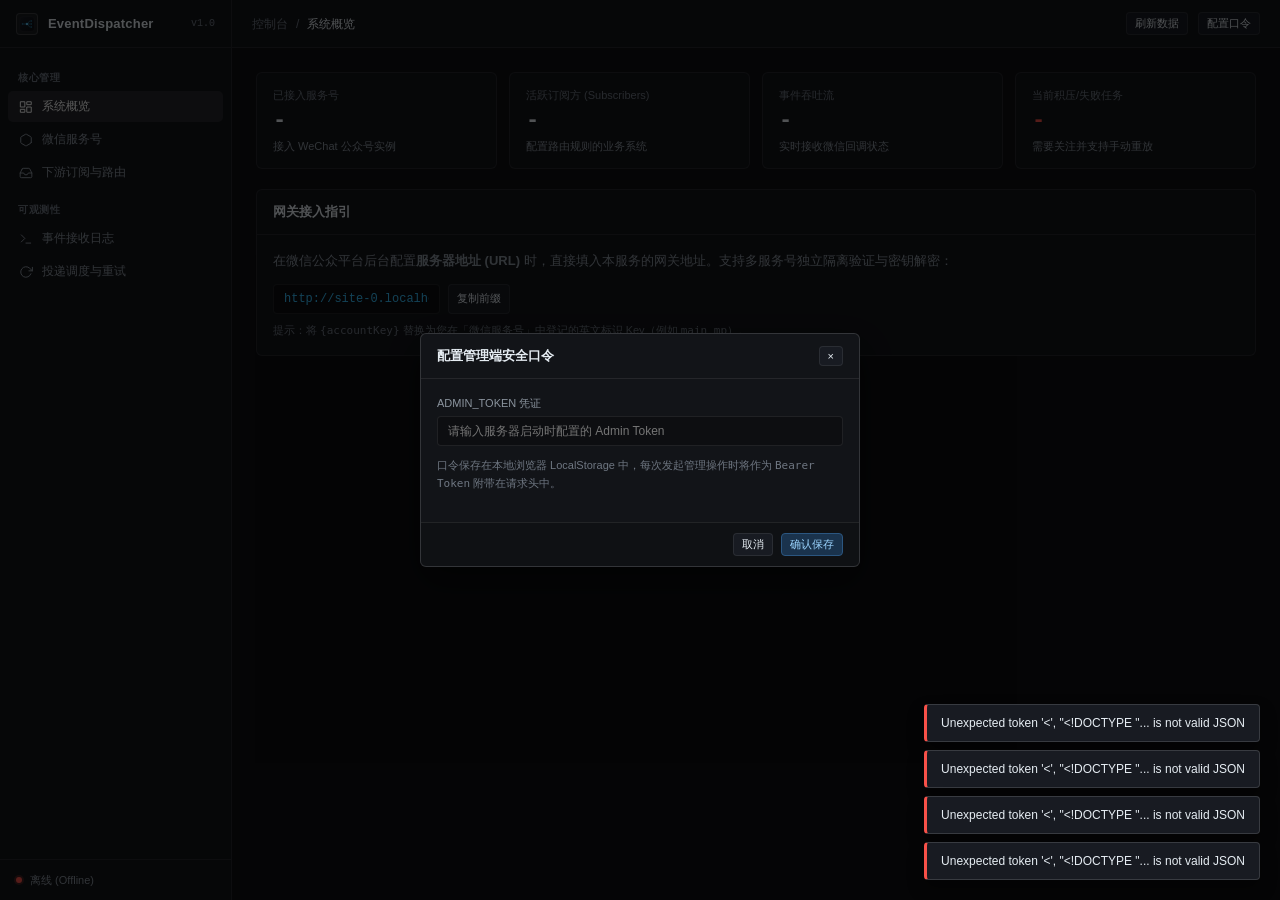
==== internal/transport/http/ui/web/index.html @ 062f38f4 "refactor(ui): modularize web console, add project logo and refactor documentation" ====
<!DOCTYPE html>
<html lang="zh-CN">
<head>
  <meta charset="UTF-8">
  <meta name="viewport" content="width=device-width, initial-scale=1.0">
  <title>EventDispatcher 控制台</title>
  <link rel="icon" type="image/svg+xml" href="favicon.svg">
  <link rel="stylesheet" href="css/base.css">
  <link rel="stylesheet" href="css/layout.css">
  <link rel="stylesheet" href="css/components.css">
</head>
<body>

  <!-- 左侧控制台导航 -->
  <aside class="app-sidebar">
    <div class="sidebar-header">
      <div class="brand-mark">
        <img src="favicon.svg" alt="EventDispatcher Logo" style="width: 16px; height: 16px;">
      </div>
      <div class="brand-info">
        <span class="brand-title">EventDispatcher</span>
        <span class="brand-ver">v1.0</span>
      </div>
    </div>

    <nav class="sidebar-nav">
      <div class="nav-section-title">核心管理</div>
      <button class="nav-item active" data-tab="overview">
        <span class="nav-icon">
          <svg viewBox="0 0 24 24" fill="none" stroke="currentColor" stroke-width="2" stroke-linecap="round" stroke-linejoin="round">
            <rect x="3" y="3" width="7" height="9"></rect>
            <rect x="14" y="3" width="7" height="5"></rect>
            <rect x="14" y="12" width="7" height="9"></rect>
            <rect x="3" y="16" width="7" height="5"></rect>
          </svg>
        </span>
        系统概览
      </button>
      <button class="nav-item" data-tab="accounts">
        <span class="nav-icon">
          <svg viewBox="0 0 24 24" fill="none" stroke="currentColor" stroke-width="2" stroke-linecap="round" stroke-linejoin="round">
            <path d="M21 16V8a2 2 0 0 0-1-1.73l-7-4a2 2 0 0 0-2 0l-7 4A2 2 0 0 0 3 8v8a2 2 0 0 0 1 1.73l7 4a2 2 0 0 0 2 0l7-4A2 2 0 0 0 21 16z"></path>
          </svg>
        </span>
        微信服务号
      </button>
      <button class="nav-item" data-tab="subscribers">
        <span class="nav-icon">
          <svg viewBox="0 0 24 24" fill="none" stroke="currentColor" stroke-width="2" stroke-linecap="round" stroke-linejoin="round">
            <polyline points="22 12 16 12 14 15 10 15 8 12 2 12"></polyline>
            <path d="M5.45 5.11L2 12v6a2 2 0 0 0 2 2h16a2 2 0 0 0 2-2v-6l-3.45-6.89A2 2 0 0 0 16.76 4H7.24a2 2 0 0 0-1.79 1.11z"></path>
          </svg>
        </span>
        下游订阅与路由
      </button>

      <div class="nav-section-title">可观测性</div>
      <button class="nav-item" data-tab="events">
        <span class="nav-icon">
          <svg viewBox="0 0 24 24" fill="none" stroke="currentColor" stroke-width="2" stroke-linecap="round" stroke-linejoin="round">
            <polyline points="4 17 10 11 4 5"></polyline>
            <line x1="12" y1="19" x2="20" y2="19"></line>
          </svg>
        </span>
        事件接收日志
      </button>
      <button class="nav-item" data-tab="deliveries">
        <span class="nav-icon">
          <svg viewBox="0 0 24 24" fill="none" stroke="currentColor" stroke-width="2" stroke-linecap="round" stroke-linejoin="round">
            <polyline points="23 4 23 10 17 10"></polyline>
            <path d="M20.49 15a9 9 0 1 1-2.12-9.36L23 10"></path>
          </svg>
        </span>
        投递调度与重试
      </button>
    </nav>

    <div class="sidebar-footer">
      <div class="system-status">
        <span class="status-dot" id="systemDot"></span>
        <span id="systemStatusText">连接状态检查中...</span>
      </div>
    </div>
  </aside>

  <!-- 主工作区 -->
  <div class="app-main">
    <header class="top-header">
      <div class="breadcrumb">
        <span>控制台</span>
        <span>/</span>
        <strong id="activeBreadcrumb" style="color: var(--text-primary); font-weight: 500;">系统概览</strong>
      </div>

      <div class="header-actions">
        <button class="btn btn-sm" id="btnRefresh">刷新数据</button>
        <button class="btn btn-sm" id="btnOpenToken">
          <span id="tokenStatusLabel">配置口令</span>
        </button>
      </div>
    </header>

    <main class="content-area">

      <!-- View: 概览 -->
      <section id="view-overview" class="view-pane active">
        <div class="kpi-grid">
          <div class="kpi-card">
            <div class="kpi-label">已接入服务号</div>
            <div class="kpi-value" id="kpiAccounts">-</div>
            <div class="kpi-sub">接入 WeChat 公众号实例</div>
          </div>
          <div class="kpi-card">
            <div class="kpi-label">活跃订阅方 (Subscribers)</div>
            <div class="kpi-value" id="kpiSubscribers">-</div>
            <div class="kpi-sub">配置路由规则的业务系统</div>
          </div>
          <div class="kpi-card">
            <div class="kpi-label">事件吞吐流</div>
            <div class="kpi-value" id="kpiEvents">-</div>
            <div class="kpi-sub">实时接收微信回调状态</div>
          </div>
          <div class="kpi-card">
            <div class="kpi-label">当前积压/失败任务</div>
            <div class="kpi-value" id="kpiFailedDeliveries" style="color: var(--accent-red);">-</div>
            <div class="kpi-sub">需要关注并支持手动重放</div>
          </div>
        </div>

        <div class="panel">
          <div class="panel-header">
            <span class="panel-title">网关接入指引</span>
          </div>
          <div class="panel-body">
            <p style="color: var(--text-secondary); margin-bottom: 12px; line-height: 1.6;">
              在微信公众平台后台配置<strong>服务器地址 (URL)</strong> 时，直接填入本服务的网关地址。支持多服务号独立隔离验证与密钥解密：
            </p>
            <div style="display: flex; gap: 8px; max-width: 680px;">
              <input type="text" class="form-control" id="helperUrl" readonly style="font-family: var(--font-mono); color: var(--accent-blue);">
              <button class="btn btn-sm" id="btnCopyHelperUrl">复制前缀</button>
            </div>
            <div style="font-size: 11px; color: var(--text-muted); margin-top: 8px;">
              提示：将 <code>{accountKey}</code> 替换为您在「微信服务号」中登记的英文标识 Key（例如 <code>main_mp</code>）。
            </div>
          </div>
        </div>
      </section>

      <!-- View: 微信服务号 -->
      <section id="view-accounts" class="view-pane">
        <div class="panel">
          <div class="panel-header">
            <span class="panel-title">服务号列表</span>
            <button class="btn btn-primary btn-sm" id="btnOpenCreateAccount">新增服务号</button>
          </div>
          <div class="table-wrap">
            <table>
              <thead>
                <tr>
                  <th style="width: 140px;">账号 ID</th>
                  <th>名称</th>
                  <th>标识 Key</th>
                  <th>AppID</th>
                  <th>Token</th>
                  <th>AesKey</th>
                  <th>创建时间</th>
                  <th style="text-align: right; width: 140px;">操作</th>
                </tr>
              </thead>
              <tbody id="accountsTable">
                <tr><td colspan="8" style="text-align: center; color: var(--text-muted);">正在加载...</td></tr>
              </tbody>
            </table>
          </div>
        </div>
      </section>

      <!-- View: 下游订阅 -->
      <section id="view-subscribers" class="view-pane">
        <div class="panel">
          <div class="panel-header">
            <span class="panel-title">下游订阅者与过滤规则</span>
            <button class="btn btn-primary btn-sm" id="btnOpenCreateSubscriber">新增订阅方</button>
          </div>
          <div class="table-wrap">
            <table>
              <thead>
                <tr>
                  <th>订阅者名称 / ID</th>
                  <th>所属服务号 ID</th>
                  <th>回调 Webhook URL</th>
                  <th>状态</th>
                  <th>超时/重试</th>
                  <th>过滤规则 (Filter JSON)</th>
                  <th style="text-align: right; width: 80px;">操作</th>
                </tr>
              </thead>
              <tbody id="subscribersTable">
                <tr><td colspan="7" style="text-align: center; color: var(--text-muted);">正在加载...</td></tr>
              </tbody>
            </table>
          </div>
        </div>
      </section>

      <!-- View: 事件接收日志 -->
      <section id="view-events" class="view-pane">
        <div class="panel">
          <div class="panel-header">
            <span class="panel-title">实时接收日志 (Top 50)</span>
          </div>
          <div class="table-wrap">
            <table>
              <thead>
                <tr>
                  <th style="width: 130px;">事件 ID</th>
                  <th>服务号 ID</th>
                  <th>消息类型</th>
                  <th>事件类型</th>
                  <th>EventKey</th>
                  <th>发送方 OpenID</th>
                  <th>接收时间</th>
                  <th style="text-align: right; width: 90px;">载荷</th>
                </tr>
              </thead>
              <tbody id="eventsTable">
                <tr><td colspan="8" style="text-align: center; color: var(--text-muted);">正在加载...</td></tr>
              </tbody>
            </table>
          </div>
        </div>
      </section>

      <!-- View: 投递调度与重试 -->
      <section id="view-deliveries" class="view-pane">
        <div class="panel">
          <div class="panel-header">
            <div style="display: flex; align-items: center; gap: 12px;">
              <span class="panel-title">投递任务队列</span>
              <select class="form-control" id="deliveryStatusFilter" style="padding: 4px 8px; height: 28px; width: 120px;">
                <option value="">全部状态</option>
                <option value="pending">待重试 (pending)</option>
                <option value="failed">最终失败 (failed)</option>
                <option value="success">投递成功 (success)</option>
              </select>
            </div>
          </div>
          <div class="table-wrap">
            <table>
              <thead>
                <tr>
                  <th style="width: 130px;">任务 ID</th>
                  <th style="width: 130px;">事件 ID</th>
                  <th>目标订阅方</th>
                  <th>状态</th>
                  <th>轮次</th>
                  <th>HTTP 状态</th>
                  <th>错误信息 / 下次重试</th>
                  <th style="text-align: right; width: 90px;">操作</th>
                </tr>
              </thead>
              <tbody id="deliveriesTable">
                <tr><td colspan="8" style="text-align: center; color: var(--text-muted);">正在加载...</td></tr>
              </tbody>
            </table>
          </div>
        </div>
      </section>

    </main>
  </div>

  <!-- Modal: 新增服务号 -->
  <div class="modal-backdrop" id="accountModal">
    <div class="modal-dialog">
      <div class="modal-header">
        <span class="modal-title">新增微信服务号</span>
        <button class="btn btn-sm" data-action="close-modal" data-modal="accountModal">&times;</button>
      </div>
      <div class="modal-body">
        <div class="form-group">
          <label class="form-label">服务号名称 (用于标识展示)</label>
          <input type="text" class="form-control" id="accFormName" placeholder="例如：官方商城服务号">
        </div>
        <div class="form-group">
          <label class="form-label">路由标识 Key (用于 Webhook URL 路径)</label>
          <input type="text" class="form-control" id="accFormKey" placeholder="例如：mall_main (仅限字母数字下划线)">
        </div>
        <div class="form-group">
          <label class="form-label">开发者 AppID</label>
          <input type="text" class="form-control" id="accFormAppId" placeholder="wx...">
        </div>
        <div class="form-group">
          <label class="form-label">微信 Token (接口验证令牌)</label>
          <input type="password" class="form-control" id="accFormToken" placeholder="微信后台配置的 Token">
        </div>
        <div class="form-group">
          <label class="form-label">EncodingAESKey (消息加密密钥，明文模式可空)</label>
          <input type="password" class="form-control" id="accFormAesKey" placeholder="43位字符，如留空则代表明文模式">
        </div>
      </div>
      <div class="modal-footer">
        <button class="btn btn-sm" id="btnCloseAccountModal">取消</button>
        <button class="btn btn-primary btn-sm" id="btnSubmitAccount">保存服务号</button>
      </div>
    </div>
  </div>

  <!-- Modal: 新增订阅者 -->
  <div class="modal-backdrop" id="subscriberModal">
    <div class="modal-dialog">
      <div class="modal-header">
        <span class="modal-title">新增下游订阅方</span>
        <button class="btn btn-sm" data-action="close-modal" data-modal="subscriberModal">&times;</button>
      </div>
      <div class="modal-body">
        <div class="form-group">
          <label class="form-label">订阅方名称</label>
          <input type="text" class="form-control" id="subFormName" placeholder="例如：CRM用户同步服务">
        </div>
        <div class="form-group">
          <label class="form-label">关联微信服务号 ID</label>
          <input type="text" class="form-control" id="subFormAccountId" placeholder="填写服务号列表中的账号 ID">
        </div>
        <div class="form-group">
          <label class="form-label">下游接收 Webhook URL</label>
          <input type="url" class="form-control" id="subFormCallbackUrl" placeholder="https://api.example.com/events/wechat">
        </div>
        <div class="form-group">
          <label class="form-label">出站签名 HMAC 密钥 (Secret)</label>
          <input type="password" class="form-control" id="subFormSecret" placeholder="用于生成 X-Event-Signature">
        </div>
        <div style="display: grid; grid-template-columns: 1fr 1fr; gap: 12px;">
          <div class="form-group">
            <label class="form-label">HTTP 请求超时 (毫秒)</label>
            <input type="number" class="form-control" id="subFormTimeout" value="3000">
          </div>
          <div class="form-group">
            <label class="form-label">最大重试轮次</label>
            <input type="number" class="form-control" id="subFormMaxAttempts" value="6">
          </div>
        </div>
        <div class="form-group">
          <label class="form-label">事件过滤规则 (Filter JSON，留空 {} 则接收全量)</label>
          <textarea class="form-control" id="subFormFilter" style="height: 70px;">{}</textarea>
          <div style="font-size: 11px; color: var(--text-muted); margin-top: 3px;">
            示例: <code>{"msgType": "event", "event": "subscribe"}</code>
          </div>
        </div>
      </div>
      <div class="modal-footer">
        <button class="btn btn-sm" id="btnCloseSubscriberModal">取消</button>
        <button class="btn btn-primary btn-sm" id="btnSubmitSubscriber">保存订阅方</button>
      </div>
    </div>
  </div>

  <!-- Modal: 口令配置 -->
  <div class="modal-backdrop" id="tokenModal">
    <div class="modal-dialog" style="max-width: 440px;">
      <div class="modal-header">
        <span class="modal-title">配置管理端安全口令</span>
        <button class="btn btn-sm" data-action="close-modal" data-modal="tokenModal">&times;</button>
      </div>
      <div class="modal-body">
        <div class="form-group">
          <label class="form-label">ADMIN_TOKEN 凭证</label>
          <input type="password" class="form-control" id="inputToken" placeholder="请输入服务器启动时配置的 Admin Token">
          <div style="font-size: 11px; color: var(--text-muted); margin-top: 6px; line-height: 1.5;">
            口令保存在本地浏览器 LocalStorage 中，每次发起管理操作时将作为 <code>Bearer Token</code> 附带在请求头中。
          </div>
        </div>
      </div>
      <div class="modal-footer">
        <button class="btn btn-sm" id="btnCloseToken">取消</button>
        <button class="btn btn-primary btn-sm" id="btnSaveToken">确认保存</button>
      </div>
    </div>
  </div>

  <!-- Modal: JSON Payload 查看器 -->
  <div class="modal-backdrop" id="payloadModal">
    <div class="modal-dialog" style="max-width: 640px;">
      <div class="modal-header">
        <span class="modal-title">标准化事件载荷 (Payload JSON)</span>
        <button class="btn btn-sm" id="btnClosePayloadX">&times;</button>
      </div>
      <div class="modal-body">
        <pre class="code-view" id="payloadViewText"></pre>
      </div>
      <div class="modal-footer">
        <button class="btn btn-sm" id="btnCopyPayload">复制 JSON</button>
        <button class="btn btn-primary btn-sm" id="btnClosePayload">关闭</button>
      </div>
    </div>
  </div>

  <!-- 浮动通知 Feed -->
  <div id="toastFeed"></div>

  <!-- 引入模块化主脚本 -->
  <script type="module" src="js/app.js"></script>
</body>
</html>
---- internal/transport/http/ui/web/css/base.css ----
:root {
  --bg-base: #0d0e11;
  --bg-surface: #121418;
  --bg-surface-raised: #181b22;
  --bg-surface-hover: #1e222b;
  --border-subtle: rgba(255, 255, 255, 0.08);
  --border-muted: rgba(255, 255, 255, 0.14);
  --border-accent: #38bdf8;
  
  --text-primary: #e6edf3;
  --text-secondary: #8b949e;
  --text-muted: #6e7681;
  
  --accent-blue: #38bdf8;
  --accent-green: #3fb950;
  --accent-yellow: #d29922;
  --accent-red: #f85149;
  
  --header-height: 48px;
  
  --font-sans: -apple-system, BlinkMacSystemFont, "Segoe UI", "Noto Sans", Helvetica, Arial, sans-serif;
  --font-mono: ui-monospace, SFMono-Regular, "SF Mono", Menlo, Consolas, "Liberation Mono", monospace;
}

* {
  box-sizing: border-box;
  margin: 0;
  padding: 0;
}

body {
  background: var(--bg-base);
  color: var(--text-primary);
  font-family: var(--font-sans);
  font-size: 13px;
  line-height: 1.5;
  min-height: 100vh;
  display: flex;
  font-feature-settings: "tnum" 1, "cv05" 1;
  -webkit-font-smoothing: antialiased;
}

/* 消除浏览器原生表单/按钮样式干扰 */
button {
  background: transparent;
  border: none;
  font-family: inherit;
  font-size: inherit;
  color: inherit;
  cursor: pointer;
  padding: 0;
  outline: none;
}

input, textarea, select {
  font-family: inherit;
  font-size: inherit;
  color: inherit;
  background: transparent;
  border: 1px solid var(--border-subtle);
  outline: none;
}
---- internal/transport/http/ui/web/css/layout.css ----
/* 左右分栏框架布局 (Console Shell) */
.app-sidebar {
  width: 232px;
  background: var(--bg-surface);
  border-right: 1px solid var(--border-subtle);
  display: flex;
  flex-direction: column;
  flex-shrink: 0;
  position: sticky;
  top: 0;
  height: 100vh;
  user-select: none;
}

.sidebar-header {
  height: var(--header-height);
  padding: 0 16px;
  border-bottom: 1px solid var(--border-subtle);
  display: flex;
  align-items: center;
  gap: 10px;
}

.brand-mark {
  width: 22px;
  height: 22px;
  background: rgba(255, 255, 255, 0.04);
  border: 1px solid var(--border-muted);
  border-radius: 4px;
  display: flex;
  align-items: center;
  justify-content: center;
  color: var(--text-primary);
  flex-shrink: 0;
}

.brand-mark svg {
  width: 13px;
  height: 13px;
}

.brand-info {
  display: flex;
  align-items: center;
  gap: 8px;
  width: 100%;
}

.brand-title {
  font-size: 13px;
  font-weight: 600;
  letter-spacing: 0.2px;
  color: var(--text-primary);
}

.brand-ver {
  font-family: var(--font-mono);
  font-size: 10px;
  color: var(--text-muted);
  margin-left: auto;
}

.sidebar-nav {
  flex: 1;
  padding: 10px 8px;
  display: flex;
  flex-direction: column;
  gap: 2px;
}

.nav-section-title {
  font-size: 10px;
  font-weight: 600;
  color: var(--text-muted);
  text-transform: uppercase;
  letter-spacing: 0.5px;
  padding: 12px 10px 4px;
}

.nav-item {
  display: flex;
  align-items: center;
  gap: 9px;
  padding: 6px 10px;
  border-radius: 5px;
  color: var(--text-secondary);
  cursor: pointer;
  font-size: 12px;
  font-weight: 400;
  transition: background 0.1s, color 0.1s;
  border: 1px solid transparent;
  background: transparent;
  width: 100%;
  text-align: left;
}

.nav-item .nav-icon {
  display: inline-flex;
  align-items: center;
  justify-content: center;
}

.nav-item svg {
  width: 14px;
  height: 14px;
  stroke: currentColor;
  fill: none;
  stroke-width: 1.7;
  flex-shrink: 0;
}

.nav-item:hover {
  background: rgba(255, 255, 255, 0.04);
  color: var(--text-primary);
}

.nav-item.active {
  background: rgba(255, 255, 255, 0.08);
  color: #ffffff;
  font-weight: 500;
}

.nav-item.active svg {
  stroke: #ffffff;
}

.sidebar-footer {
  padding: 12px 16px;
  border-top: 1px solid var(--border-subtle);
  display: flex;
  flex-direction: column;
  gap: 8px;
}

.system-status {
  display: flex;
  align-items: center;
  gap: 8px;
  font-size: 11px;
  color: var(--text-secondary);
}

.status-dot {
  width: 6px;
  height: 6px;
  border-radius: 50%;
  background: var(--accent-green);
  box-shadow: 0 0 0 2px rgba(63, 185, 80, 0.2);
}

.status-dot.error {
  background: var(--accent-red);
  box-shadow: 0 0 0 2px rgba(248, 81, 73, 0.2);
}

/* 主内容区 (Main Workspace) */
.app-main {
  flex: 1;
  display: flex;
  flex-direction: column;
  min-width: 0;
  overflow-x: hidden;
}

.top-header {
  height: var(--header-height);
  background: var(--bg-surface);
  border-bottom: 1px solid var(--border-subtle);
  padding: 0 20px;
  display: flex;
  align-items: center;
  justify-content: space-between;
  position: sticky;
  top: 0;
  z-index: 20;
}

.breadcrumb {
  display: flex;
  align-items: center;
  gap: 8px;
  font-size: 12px;
  color: var(--text-muted);
}

.header-actions {
  display: flex;
  align-items: center;
  gap: 10px;
}

.content-area {
  padding: 24px;
  flex: 1;
  max-width: 1400px;
  width: 100%;
}

/* 视图面板显隐控制 */
.view-pane {
  display: none;
}

.view-pane.active {
  display: block;
}
---- internal/transport/http/ui/web/css/components.css ----
/* 通用按钮 */
.btn {
  background: var(--bg-surface-raised);
  border: 1px solid var(--border-subtle);
  color: var(--text-primary);
  padding: 5px 12px;
  border-radius: 4px;
  font-size: 12px;
  font-weight: 500;
  cursor: pointer;
  display: inline-flex;
  align-items: center;
  justify-content: center;
  gap: 6px;
  transition: background 0.1s, border-color 0.1s;
  user-select: none;
  font-family: inherit;
  line-height: normal;
}

.btn:hover {
  background: var(--bg-surface-hover);
  border-color: var(--border-muted);
}

.btn-primary {
  background: #1a334d;
  border-color: #2b5680;
  color: #9cd5ff;
}

.btn-primary:hover {
  background: #234568;
  border-color: var(--accent-blue);
  color: #fff;
}

.btn-sm {
  padding: 3px 8px;
  font-size: 11px;
}

.btn-danger-subtle {
  color: var(--accent-red);
  background: transparent;
  border: 1px solid transparent;
}

.btn-danger-subtle:hover {
  background: rgba(248, 81, 73, 0.12);
  border-color: rgba(248, 81, 73, 0.3);
}

/* 统计 KPI 卡片网格 */
.kpi-grid {
  display: grid;
  grid-template-columns: repeat(4, 1fr);
  gap: 12px;
  margin-bottom: 20px;
}

@media (max-width: 1024px) {
  .kpi-grid {
    grid-template-columns: repeat(2, 1fr);
  }
}

.kpi-card {
  background: var(--bg-surface);
  border: 1px solid var(--border-subtle);
  border-radius: 6px;
  padding: 14px 16px;
}

.kpi-label {
  font-size: 11px;
  color: var(--text-muted);
  margin-bottom: 4px;
}

.kpi-value {
  font-size: 22px;
  font-weight: 600;
  color: var(--text-primary);
  font-family: var(--font-mono);
  line-height: 1.2;
}

.kpi-sub {
  font-size: 11px;
  color: var(--text-secondary);
  margin-top: 4px;
}

/* 面板与容器 */
.panel {
  background: var(--bg-surface);
  border: 1px solid var(--border-subtle);
  border-radius: 6px;
  margin-bottom: 20px;
}

.panel-header {
  padding: 12px 16px;
  border-bottom: 1px solid var(--border-subtle);
  display: flex;
  justify-content: space-between;
  align-items: center;
}

.panel-title {
  font-size: 13px;
  font-weight: 600;
  color: var(--text-primary);
}

.panel-body {
  padding: 16px;
}

/* 数据表格 */
.table-wrap {
  width: 100%;
  overflow-x: auto;
}

table {
  width: 100%;
  border-collapse: collapse;
  text-align: left;
  font-size: 12px;
}

th {
  background: #0f1115;
  color: var(--text-muted);
  font-weight: 500;
  padding: 8px 14px;
  border-bottom: 1px solid var(--border-subtle);
  font-size: 11px;
  letter-spacing: 0.2px;
}

td {
  padding: 10px 14px;
  border-bottom: 1px solid var(--border-subtle);
  color: var(--text-secondary);
  vertical-align: middle;
}

tr:last-child td {
  border-bottom: none;
}

tr:hover td {
  background: rgba(255, 255, 255, 0.015);
  color: var(--text-primary);
}

/* 状态与代码徽章 */
.mono-tag {
  font-family: var(--font-mono);
  background: #171920;
  border: 1px solid var(--border-subtle);
  padding: 2px 5px;
  border-radius: 3px;
  font-size: 11px;
  color: var(--text-primary);
}

.status-pill {
  display: inline-flex;
  align-items: center;
  gap: 5px;
  padding: 2px 6px;
  border-radius: 3px;
  font-size: 11px;
  font-family: var(--font-mono);
}

.status-pill-success {
  color: var(--accent-green);
  background: rgba(63, 185, 80, 0.1);
  border: 1px solid rgba(63, 185, 80, 0.2);
}

.status-pill-failed {
  color: var(--accent-red);
  background: rgba(248, 81, 73, 0.1);
  border: 1px solid rgba(248, 81, 73, 0.2);
}

.status-pill-pending {
  color: var(--accent-yellow);
  background: rgba(210, 153, 34, 0.1);
  border: 1px solid rgba(210, 153, 34, 0.2);
}

.status-pill-muted {
  color: var(--text-muted);
  background: rgba(255, 255, 255, 0.04);
  border: 1px solid var(--border-subtle);
}

/* 表单与输入框 */
.form-group {
  display: flex;
  flex-direction: column;
  gap: 5px;
  margin-bottom: 14px;
}

.form-label {
  font-size: 11px;
  font-weight: 500;
  color: var(--text-secondary);
}

.form-control {
  background: var(--bg-base);
  border: 1px solid var(--border-subtle);
  color: var(--text-primary);
  padding: 7px 10px;
  border-radius: 4px;
  font-size: 12px;
  font-family: inherit;
  outline: none;
  transition: border-color 0.1s;
}

.form-control:focus {
  border-color: var(--border-accent);
}

textarea.form-control {
  font-family: var(--font-mono);
  resize: vertical;
  min-height: 80px;
}

/* 模态弹窗 */
.modal-backdrop {
  position: fixed;
  inset: 0;
  background: rgba(0, 0, 0, 0.65);
  display: flex;
  align-items: center;
  justify-content: center;
  z-index: 100;
  visibility: hidden;
  opacity: 0;
  transition: opacity 0.15s;
}

.modal-backdrop.open {
  visibility: visible;
  opacity: 1;
}

.modal-dialog {
  background: var(--bg-surface);
  border: 1px solid var(--border-muted);
  border-radius: 6px;
  width: 100%;
  max-width: 520px;
  max-height: 88vh;
  display: flex;
  flex-direction: column;
  box-shadow: 0 16px 36px rgba(0, 0, 0, 0.5);
}

.modal-header {
  padding: 12px 16px;
  border-bottom: 1px solid var(--border-subtle);
  display: flex;
  align-items: center;
  justify-content: space-between;
}

.modal-title {
  font-size: 13px;
  font-weight: 600;
  color: var(--text-primary);
}

.modal-body {
  padding: 16px;
  overflow-y: auto;
}

.modal-footer {
  padding: 10px 16px;
  border-top: 1px solid var(--border-subtle);
  display: flex;
  justify-content: flex-end;
  gap: 8px;
  background: rgba(0, 0, 0, 0.15);
}

/* 代码高亮框 */
pre.code-view {
  background: #08090c;
  border: 1px solid var(--border-subtle);
  padding: 12px;
  border-radius: 4px;
  font-family: var(--font-mono);
  font-size: 11px;
  color: #9cd5ff;
  line-height: 1.5;
  overflow-x: auto;
  max-height: 380px;
}

/* Toast 提示 */
#toastFeed {
  position: fixed;
  bottom: 20px;
  right: 20px;
  display: flex;
  flex-direction: column;
  gap: 8px;
  z-index: 200;
}

.toast-msg {
  background: var(--bg-surface-raised);
  border: 1px solid var(--border-muted);
  padding: 9px 14px;
  border-radius: 4px;
  font-size: 12px;
  display: flex;
  align-items: center;
  gap: 8px;
  box-shadow: 0 8px 16px rgba(0, 0, 0, 0.4);
}

.toast-msg.error {
  border-left: 3px solid var(--accent-red);
}

.toast-msg.success {
  border-left: 3px solid var(--accent-green);
}
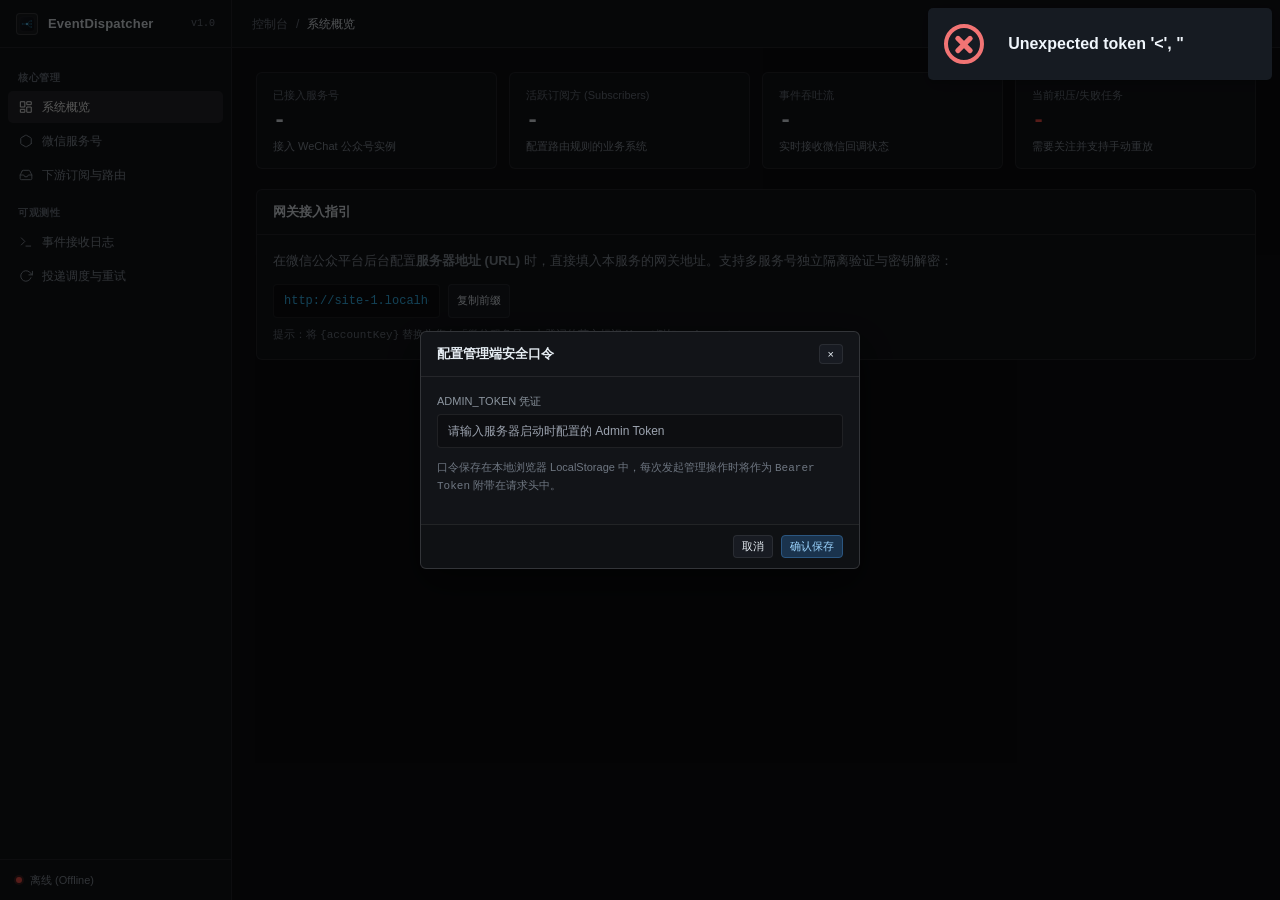
==== commit c4b3e059: "feat(ui): add entity editing, delivery details, connectivity test, and offline vendor assets" ====
--- a/internal/transport/http/ui/web/index.html
+++ b/internal/transport/http/ui/web/index.html
@@ -8,6 +8,10 @@
   <link rel="stylesheet" href="css/base.css">
   <link rel="stylesheet" href="css/layout.css">
   <link rel="stylesheet" href="css/components.css">
+  <!-- 本地离线引入 jQuery、SweetAlert2 与 Tailwind CSS 原子化样式引擎 -->
+  <script src="js/vendor/jquery.min.js"></script>
+  <script src="js/vendor/sweetalert2.all.min.js"></script>
+  <script src="js/vendor/tailwindcss.js"></script>
 </head>
 <body>
 
@@ -164,7 +168,7 @@
                   <th>Token</th>
                   <th>AesKey</th>
                   <th>创建时间</th>
-                  <th style="text-align: right; width: 140px;">操作</th>
+                  <th style="text-align: right; width: 170px;">操作</th>
                 </tr>
               </thead>
               <tbody id="accountsTable">
@@ -192,7 +196,7 @@
                   <th>状态</th>
                   <th>超时/重试</th>
                   <th>过滤规则 (Filter JSON)</th>
-                  <th style="text-align: right; width: 80px;">操作</th>
+                  <th style="text-align: right; width: 190px;">操作</th>
                 </tr>
               </thead>
               <tbody id="subscribersTable">
@@ -256,7 +260,7 @@
                   <th>轮次</th>
                   <th>HTTP 状态</th>
                   <th>错误信息 / 下次重试</th>
-                  <th style="text-align: right; width: 90px;">操作</th>
+                  <th style="text-align: right; width: 130px;">操作</th>
                 </tr>
               </thead>
               <tbody id="deliveriesTable">
@@ -270,14 +274,19 @@
     </main>
   </div>
 
-  <!-- Modal: 新增服务号 -->
+  <!-- Modal: 新增/编辑服务号 -->
   <div class="modal-backdrop" id="accountModal">
     <div class="modal-dialog">
       <div class="modal-header">
-        <span class="modal-title">新增微信服务号</span>
+        <span class="modal-title" id="accountModalTitle">新增微信服务号</span>
         <button class="btn btn-sm" data-action="close-modal" data-modal="accountModal">&times;</button>
       </div>
       <div class="modal-body">
+        <input type="hidden" id="accFormId">
+        <div class="form-group" id="accFormIdRow" style="display: none;">
+          <label class="form-label">服务号 ID</label>
+          <input type="text" class="form-control" id="accFormIdDisplay" readonly style="font-family: var(--font-mono); color: var(--text-muted); background: rgba(255,255,255,0.02);">
+        </div>
         <div class="form-group">
           <label class="form-label">服务号名称 (用于标识展示)</label>
           <input type="text" class="form-control" id="accFormName" placeholder="例如：官方商城服务号">
@@ -291,12 +300,18 @@
           <input type="text" class="form-control" id="accFormAppId" placeholder="wx...">
         </div>
         <div class="form-group">
-          <label class="form-label">微信 Token (接口验证令牌)</label>
+          <label class="form-label">
+            微信 Token (接口验证令牌)
+            <span id="accFormTokenHint" style="font-size: 11px; color: var(--text-muted); font-weight: normal;">(新增必填)</span>
+          </label>
           <input type="password" class="form-control" id="accFormToken" placeholder="微信后台配置的 Token">
         </div>
         <div class="form-group">
-          <label class="form-label">EncodingAESKey (消息加密密钥，明文模式可空)</label>
-          <input type="password" class="form-control" id="accFormAesKey" placeholder="43位字符，如留空则代表明文模式">
+          <label class="form-label">
+            EncodingAESKey (消息加密密钥)
+            <span id="accFormAesKeyHint" style="font-size: 11px; color: var(--text-muted); font-weight: normal;">(43位字符，留空为明文模式)</span>
+          </label>
+          <input type="password" class="form-control" id="accFormAesKey" placeholder="43位字符">
         </div>
       </div>
       <div class="modal-footer">
@@ -306,14 +321,19 @@
     </div>
   </div>
 
-  <!-- Modal: 新增订阅者 -->
+  <!-- Modal: 新增/编辑订阅者 -->
   <div class="modal-backdrop" id="subscriberModal">
     <div class="modal-dialog">
       <div class="modal-header">
-        <span class="modal-title">新增下游订阅方</span>
+        <span class="modal-title" id="subscriberModalTitle">新增下游订阅方</span>
         <button class="btn btn-sm" data-action="close-modal" data-modal="subscriberModal">&times;</button>
       </div>
       <div class="modal-body">
+        <input type="hidden" id="subFormId">
+        <div class="form-group" id="subFormIdRow" style="display: none;">
+          <label class="form-label">订阅方 ID</label>
+          <input type="text" class="form-control" id="subFormIdDisplay" readonly style="font-family: var(--font-mono); color: var(--text-muted); background: rgba(255,255,255,0.02);">
+        </div>
         <div class="form-group">
           <label class="form-label">订阅方名称</label>
           <input type="text" class="form-control" id="subFormName" placeholder="例如：CRM用户同步服务">
@@ -327,12 +347,22 @@
           <input type="url" class="form-control" id="subFormCallbackUrl" placeholder="https://api.example.com/events/wechat">
         </div>
         <div class="form-group">
-          <label class="form-label">出站签名 HMAC 密钥 (Secret)</label>
-          <input type="password" class="form-control" id="subFormSecret" placeholder="用于生成 X-Event-Signature">
-        </div>
-        <div style="display: grid; grid-template-columns: 1fr 1fr; gap: 12px;">
+          <label class="form-label">
+            出站签名 HMAC 密钥 (Secret)
+            <span id="subFormSecretHint" style="font-size: 11px; color: var(--text-muted); font-weight: normal;">(用于生成 X-Dispatcher-Signature)</span>
+          </label>
+          <input type="password" class="form-control" id="subFormSecret" placeholder="输入密钥字符串">
+        </div>
+        <div style="display: grid; grid-template-columns: 1fr 1fr 1fr; gap: 10px;">
           <div class="form-group">
-            <label class="form-label">HTTP 请求超时 (毫秒)</label>
+            <label class="form-label">启用状态</label>
+            <select class="form-control" id="subFormEnabled">
+              <option value="true">已启用</option>
+              <option value="false">已停用</option>
+            </select>
+          </div>
+          <div class="form-group">
+            <label class="form-label">超时 (毫秒)</label>
             <input type="number" class="form-control" id="subFormTimeout" value="3000">
           </div>
           <div class="form-group">
@@ -349,8 +379,141 @@
         </div>
       </div>
       <div class="modal-footer">
+        <button class="btn btn-sm" id="btnTestSubForm" type="button">测试当前配置</button>
         <button class="btn btn-sm" id="btnCloseSubscriberModal">取消</button>
         <button class="btn btn-primary btn-sm" id="btnSubmitSubscriber">保存订阅方</button>
+      </div>
+    </div>
+  </div>
+
+  <!-- Modal: 下游连接测试 -->
+  <div class="modal-backdrop" id="subscriberTestModal">
+    <div class="modal-dialog" style="max-width: 680px;">
+      <div class="modal-header">
+        <span class="modal-title">下游订阅端点连通性测试 (Test Probe)</span>
+        <button class="btn btn-sm" data-action="close-modal" data-modal="subscriberTestModal">&times;</button>
+      </div>
+      <div class="modal-body">
+        <input type="hidden" id="subTestSubscriberId">
+        <div class="detail-grid" style="margin-bottom: 12px;">
+          <span class="detail-label">测试目标</span>
+          <span class="detail-value" id="subTestTargetName">-</span>
+          <span class="detail-label">Webhook URL</span>
+          <span class="detail-value mono-tag" id="subTestTargetUrl" style="word-break: break-all;">-</span>
+        </div>
+
+        <div style="margin-bottom: 14px;">
+          <div style="display: flex; justify-content: space-between; align-items: center; margin-bottom: 4px;">
+            <span class="form-label">出站测试事件载荷预览 (Ping Event Payload)</span>
+            <span style="font-size: 10px; color: var(--text-muted);">附带 HMAC-SHA256 完整签名</span>
+          </div>
+          <pre class="code-view" id="subTestPayloadPreview" style="max-height: 120px; font-size: 10px;"></pre>
+        </div>
+
+        <div style="display: flex; align-items: center; gap: 12px; margin-bottom: 14px;">
+          <button class="btn btn-primary btn-sm" id="btnExecuteSubTest">发送测试事件</button>
+          <span id="subTestLoading" style="display: none; font-size: 11px; color: var(--accent-blue);">
+            正在建立 HTTP 连接并发送测试事件...
+          </span>
+        </div>
+
+        <div id="subTestResultArea" style="display: none;">
+          <div class="panel-title" style="margin-bottom: 8px;">测试结果报告</div>
+          <div id="subTestAlertBox" class="alert-box"></div>
+          
+          <div class="detail-grid" style="margin-bottom: 10px;">
+            <span class="detail-label">HTTP 响应码</span>
+            <span class="detail-value" id="subTestStatusCode">-</span>
+            <span class="detail-label">网络往返耗时</span>
+            <span class="detail-value" id="subTestLatency">-</span>
+            <span class="detail-label">测试事件 ID</span>
+            <span class="detail-value mono-tag" id="subTestEventId">-</span>
+          </div>
+
+          <div style="margin-top: 10px;">
+            <div style="font-size: 11px; font-weight: 500; color: var(--text-secondary); margin-bottom: 4px;">下游端点响应内容 (Response Body)</div>
+            <pre class="code-view" id="subTestResponseBody" style="max-height: 120px;"></pre>
+          </div>
+        </div>
+      </div>
+      <div class="modal-footer">
+        <button class="btn btn-primary btn-sm" data-action="close-modal" data-modal="subscriberTestModal">关闭</button>
+      </div>
+    </div>
+  </div>
+
+  <!-- Modal: 投递调度详情 -->
+  <div class="modal-backdrop" id="deliveryDetailModal">
+    <div class="modal-dialog" style="max-width: 720px;">
+      <div class="modal-header">
+        <span class="modal-title">投递任务调度详情</span>
+        <button class="btn btn-sm" data-action="close-modal" data-modal="deliveryDetailModal">&times;</button>
+      </div>
+      <div class="modal-body">
+        <div class="detail-grid">
+          <span class="detail-label">投递任务 ID</span>
+          <div class="detail-value" style="display: flex; align-items: center; gap: 8px;">
+            <span class="mono-tag" id="dlvDetailId">-</span>
+            <button class="btn btn-sm" id="btnCopyDlvId">复制 ID</button>
+          </div>
+
+          <span class="detail-label">关联微信事件</span>
+          <div class="detail-value" style="display: flex; align-items: center; gap: 8px;">
+            <span class="mono-tag" id="dlvDetailEventId">-</span>
+            <button class="btn btn-sm" id="btnCopyDlvEventId">复制 ID</button>
+            <button class="btn btn-sm" id="btnViewDlvEventPayload">查看原始事件</button>
+          </div>
+
+          <span class="detail-label">目标订阅方</span>
+          <span class="detail-value" id="dlvDetailSubscriber">-</span>
+
+          <span class="detail-label">回调 Webhook</span>
+          <span class="detail-value mono-tag" id="dlvDetailUrl" style="word-break: break-all;">-</span>
+
+          <span class="detail-label">投递调度状态</span>
+          <span class="detail-value" id="dlvDetailStatus">-</span>
+
+          <span class="detail-label">累计重试轮次</span>
+          <span class="detail-value" id="dlvDetailAttempt">-</span>
+
+          <span class="detail-label">下游响应码</span>
+          <span class="detail-value" id="dlvDetailStatusCode">-</span>
+
+          <span class="detail-label">下次调度 / 更新</span>
+          <span class="detail-value" id="dlvDetailTime" style="color: var(--text-muted); font-size: 11px;">-</span>
+        </div>
+
+        <!-- 错误信息展示区 -->
+        <div id="dlvDetailErrorBlock" style="display: none;">
+          <div style="display: flex; justify-content: space-between; align-items: center; margin-bottom: 6px;">
+            <span style="font-size: 11px; font-weight: 600; color: var(--accent-red);">最近一次投递错误详情 (Last Error)</span>
+            <button class="btn btn-sm btn-danger-subtle" id="btnCopyDlvError">复制完整错误信息</button>
+          </div>
+          <pre class="code-view" id="dlvDetailErrorText" style="max-height: 140px; color: #ff7b72; background: rgba(248, 81, 73, 0.05); border-color: rgba(248, 81, 73, 0.25); white-space: pre-wrap; word-break: break-all;"></pre>
+        </div>
+
+        <!-- 成功提示区 -->
+        <div id="dlvDetailSuccessBlock" class="alert-box alert-box-success" style="display: none;">
+          投递已成功：下游系统已成功响应 HTTP 2xx，事件派发流程已正常终结。
+        </div>
+
+        <!-- 待重试状态区 -->
+        <div id="dlvDetailPendingBlock" class="alert-box alert-box-info" style="display: none;">
+          等待后台调度器自动重试中。如需立即发送，可点击下方「立即重试」按钮。
+        </div>
+
+        <!-- 关联事件载荷预览 -->
+        <div style="margin-top: 14px;">
+          <div style="display: flex; justify-content: space-between; align-items: center; margin-bottom: 6px;">
+            <span style="font-size: 11px; font-weight: 600; color: var(--text-secondary);">出站事件载荷 (Dispatched Event Payload)</span>
+            <button class="btn btn-sm" id="btnCopyDlvPayload">复制 JSON</button>
+          </div>
+          <pre class="code-view" id="dlvDetailPayloadText" style="max-height: 160px; font-size: 11px;">载荷加载中...</pre>
+        </div>
+      </div>
+      <div class="modal-footer">
+        <button class="btn btn-sm" id="btnDlvModalRetry">立即重放此任务</button>
+        <button class="btn btn-primary btn-sm" data-action="close-modal" data-modal="deliveryDetailModal">关闭</button>
       </div>
     </div>
   </div>
--- a/internal/transport/http/ui/web/css/components.css
+++ b/internal/transport/http/ui/web/css/components.css
@@ -341,3 +341,60 @@
 .toast-msg.success {
   border-left: 3px solid var(--accent-green);
 }
+
+/* 键值详情网格 */
+.detail-grid {
+  display: grid;
+  grid-template-columns: 120px 1fr;
+  gap: 8px 14px;
+  font-size: 12px;
+  align-items: center;
+  margin-bottom: 16px;
+}
+
+.detail-label {
+  color: var(--text-muted);
+  font-size: 11px;
+  font-weight: 500;
+}
+
+.detail-value {
+  color: var(--text-primary);
+  word-break: break-all;
+}
+
+/* 提示与状态面板 */
+.alert-box {
+  border-radius: 4px;
+  padding: 10px 14px;
+  margin-bottom: 14px;
+  font-size: 12px;
+  line-height: 1.5;
+}
+
+.alert-box-error {
+  background: rgba(248, 81, 73, 0.08);
+  border: 1px solid rgba(248, 81, 73, 0.3);
+  color: var(--accent-red);
+}
+
+.alert-box-success {
+  background: rgba(63, 185, 80, 0.08);
+  border: 1px solid rgba(63, 185, 80, 0.3);
+  color: var(--accent-green);
+}
+
+.alert-box-info {
+  background: rgba(88, 166, 255, 0.08);
+  border: 1px solid rgba(88, 166, 255, 0.25);
+  color: var(--accent-blue);
+}
+
+/* 连通性测试面板卡片 */
+.test-result-card {
+  background: #08090c;
+  border: 1px solid var(--border-subtle);
+  border-radius: 4px;
+  padding: 14px;
+  margin-top: 14px;
+}
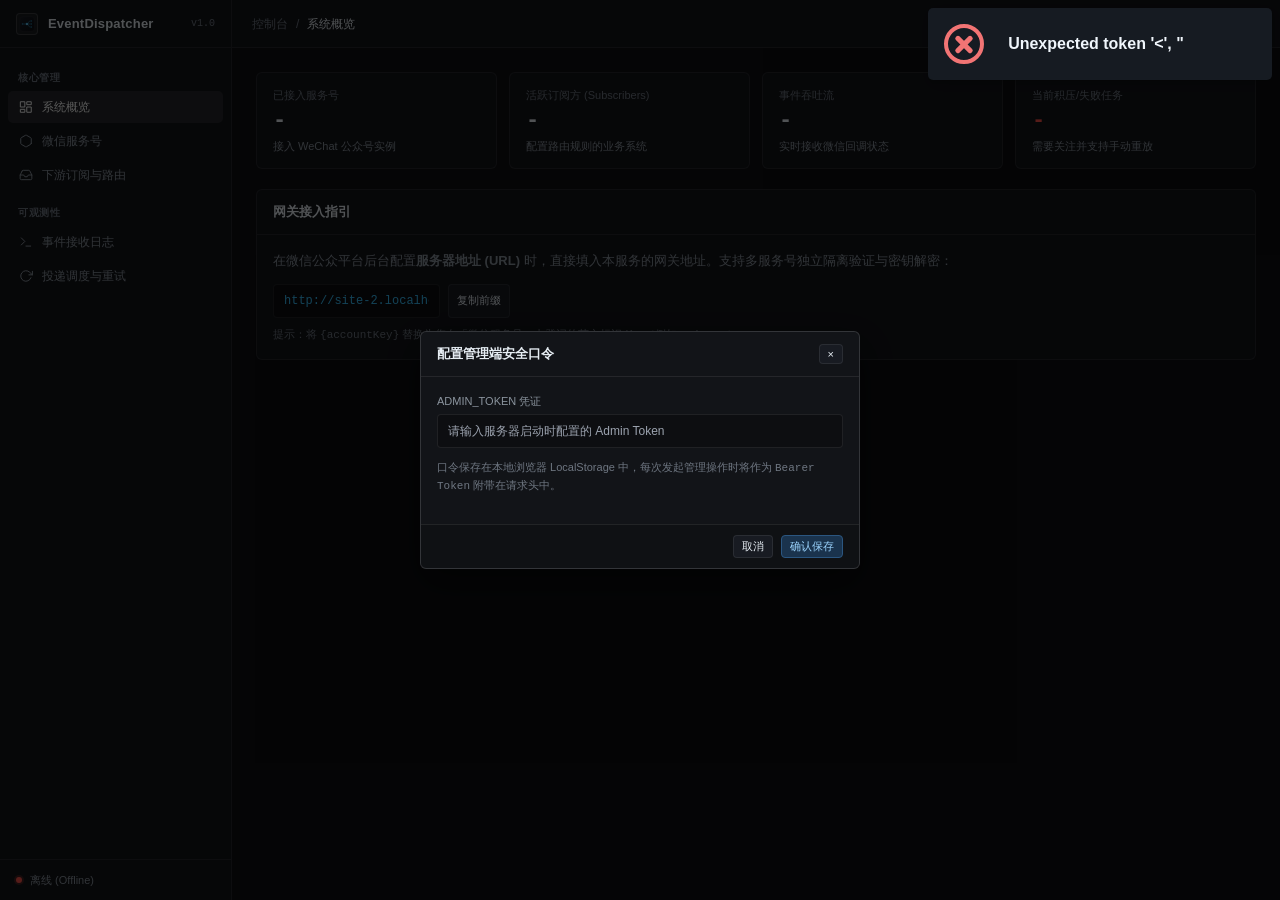
==== commit 7b6d6abf: "fix(ui): disable tailwind preflight and prevent table text wrapping" ====
--- a/internal/transport/http/ui/web/index.html
+++ b/internal/transport/http/ui/web/index.html
@@ -8,9 +8,19 @@
   <link rel="stylesheet" href="css/base.css">
   <link rel="stylesheet" href="css/layout.css">
   <link rel="stylesheet" href="css/components.css">
-  <!-- 本地离线引入 jQuery、SweetAlert2 与 Tailwind CSS 原子化样式引擎 -->
+  <!-- 本地离线引入 jQuery 与 SweetAlert2 -->
   <script src="js/vendor/jquery.min.js"></script>
   <script src="js/vendor/sweetalert2.all.min.js"></script>
+  <!-- 配置 Tailwind 禁用 preflight (避免全局基础元素重置破坏原有暗黑主题样式) -->
+  <script>
+    window.tailwind = {
+      config: {
+        corePlugins: {
+          preflight: false
+        }
+      }
+    };
+  </script>
   <script src="js/vendor/tailwindcss.js"></script>
 </head>
 <body>
@@ -217,14 +227,14 @@
             <table>
               <thead>
                 <tr>
-                  <th style="width: 130px;">事件 ID</th>
-                  <th>服务号 ID</th>
-                  <th>消息类型</th>
-                  <th>事件类型</th>
-                  <th>EventKey</th>
-                  <th>发送方 OpenID</th>
-                  <th>接收时间</th>
-                  <th style="text-align: right; width: 90px;">载荷</th>
+                  <th style="width: 140px; white-space: nowrap;">事件 ID</th>
+                  <th style="width: 140px; white-space: nowrap;">服务号 ID</th>
+                  <th style="width: 80px; white-space: nowrap;">消息类型</th>
+                  <th style="white-space: nowrap;">事件类型</th>
+                  <th style="white-space: nowrap;">EventKey</th>
+                  <th style="white-space: nowrap;">发送方 OpenID</th>
+                  <th style="width: 160px; white-space: nowrap;">接收时间</th>
+                  <th style="text-align: right; width: 100px; white-space: nowrap;">载荷</th>
                 </tr>
               </thead>
               <tbody id="eventsTable">
--- a/internal/transport/http/ui/web/css/components.css
+++ b/internal/transport/http/ui/web/css/components.css
@@ -16,6 +16,7 @@
   user-select: none;
   font-family: inherit;
   line-height: normal;
+  white-space: nowrap;
 }
 
 .btn:hover {
@@ -38,6 +39,7 @@
 .btn-sm {
   padding: 3px 8px;
   font-size: 11px;
+  white-space: nowrap;
 }
 
 .btn-danger-subtle {
@@ -139,6 +141,7 @@
   border-bottom: 1px solid var(--border-subtle);
   font-size: 11px;
   letter-spacing: 0.2px;
+  white-space: nowrap;
 }
 
 td {
@@ -146,6 +149,7 @@
   border-bottom: 1px solid var(--border-subtle);
   color: var(--text-secondary);
   vertical-align: middle;
+  white-space: nowrap;
 }
 
 tr:last-child td {
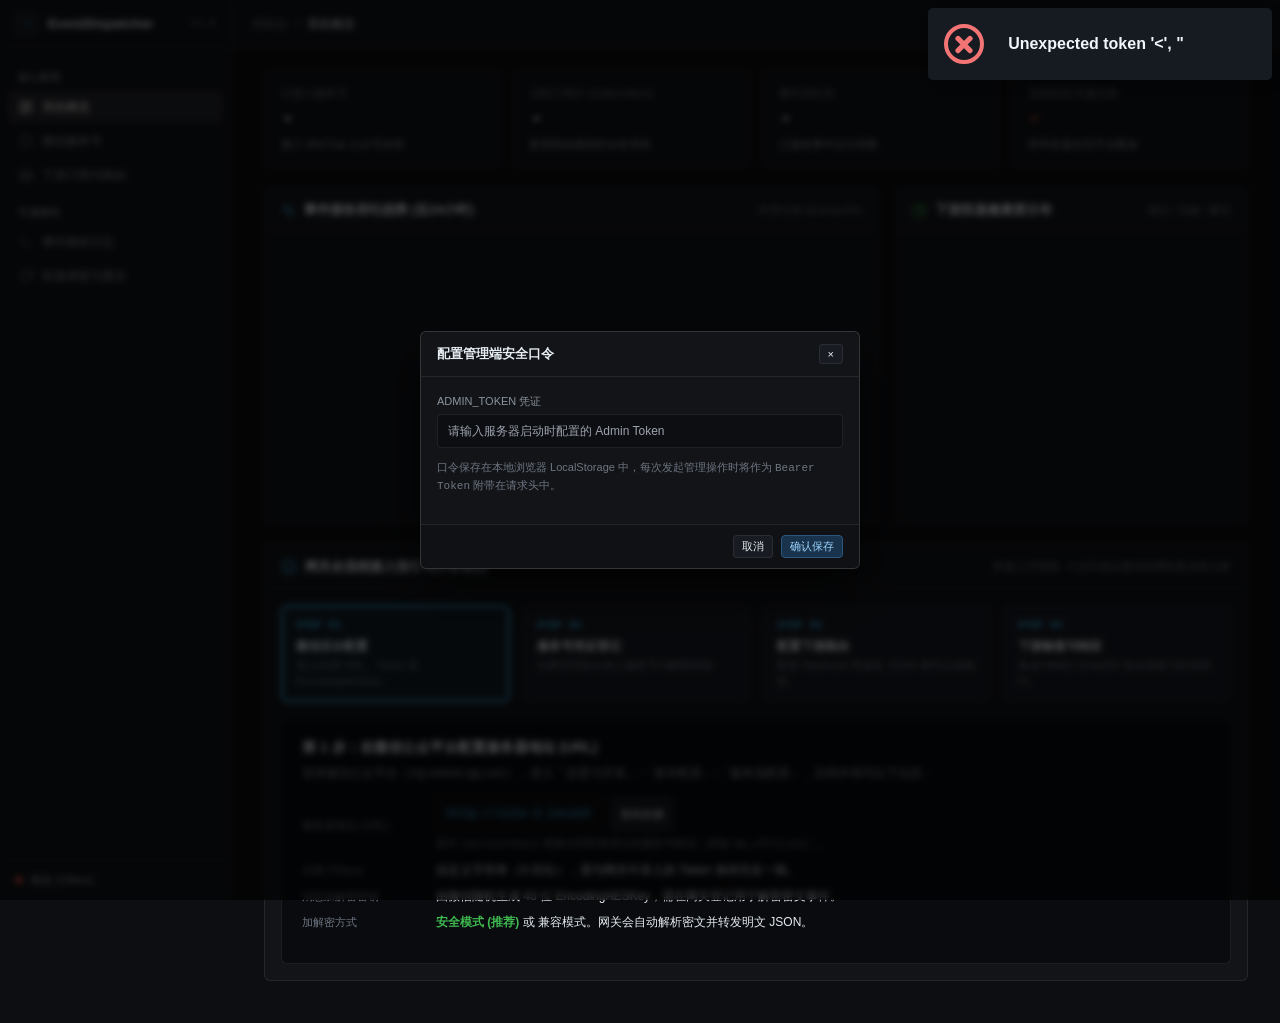
==== commit b285eb9c: "feat(ui): add echarts monitoring, pagination, filters, and integration guide - Add offline ECharts 5" ====
--- a/internal/transport/http/ui/web/index.html
+++ b/internal/transport/http/ui/web/index.html
@@ -8,9 +8,10 @@
   <link rel="stylesheet" href="css/base.css">
   <link rel="stylesheet" href="css/layout.css">
   <link rel="stylesheet" href="css/components.css">
-  <!-- 本地离线引入 jQuery 与 SweetAlert2 -->
+  <!-- 本地离线引入 jQuery、SweetAlert2 与 ECharts -->
   <script src="js/vendor/jquery.min.js"></script>
   <script src="js/vendor/sweetalert2.all.min.js"></script>
+  <script src="js/vendor/echarts.min.js"></script>
   <!-- 配置 Tailwind 禁用 preflight (避免全局基础元素重置破坏原有暗黑主题样式) -->
   <script>
     window.tailwind = {
@@ -24,6 +25,8 @@
   <script src="js/vendor/tailwindcss.js"></script>
 </head>
 <body>
+  <!-- 顶部全局请求动画指示条 (Level 1: Top Loading Bar) -->
+  <div id="globalProgressBar" class="global-progress-bar"></div>
 
   <!-- 左侧控制台导航 -->
   <aside class="app-sidebar">
@@ -107,7 +110,12 @@
       </div>
 
       <div class="header-actions">
-        <button class="btn btn-sm" id="btnRefresh">刷新数据</button>
+        <button class="btn btn-sm" id="btnRefresh" title="重新拉取最新数据">
+          <svg class="refresh-icon" width="12" height="12" viewBox="0 0 24 24" fill="none" stroke="currentColor" stroke-width="2.2" stroke-linecap="round" stroke-linejoin="round">
+            <path d="M21.5 2v6h-6M2.5 22v-6h6M2 11.5a10 10 0 0 1 18.8-4.3M22 12.5a10 10 0 0 1-18.8 4.2"/>
+          </svg>
+          <span>刷新数据</span>
+        </button>
         <button class="btn btn-sm" id="btnOpenToken">
           <span id="tokenStatusLabel">配置口令</span>
         </button>
@@ -132,29 +140,316 @@
           <div class="kpi-card">
             <div class="kpi-label">事件吞吐流</div>
             <div class="kpi-value" id="kpiEvents">-</div>
-            <div class="kpi-sub">实时接收微信回调状态</div>
+            <div class="kpi-sub">已接收事件总记录数</div>
           </div>
           <div class="kpi-card">
             <div class="kpi-label">当前积压/失败任务</div>
             <div class="kpi-value" id="kpiFailedDeliveries" style="color: var(--accent-red);">-</div>
-            <div class="kpi-sub">需要关注并支持手动重放</div>
-          </div>
-        </div>
-
+            <div class="kpi-sub">异常投递支持手动重放</div>
+          </div>
+        </div>
+
+        <!-- ECharts 动态监控图表 -->
+        <div class="charts-grid">
+          <div class="chart-card">
+            <div class="chart-card-header">
+              <span class="chart-card-title">
+                <svg width="15" height="15" viewBox="0 0 24 24" fill="none" stroke="currentColor" stroke-width="2" stroke-linecap="round" stroke-linejoin="round" style="color: var(--accent-blue);">
+                  <polyline points="22 12 18 12 15 21 9 3 6 12 2 12"></polyline>
+                </svg>
+                事件接收吞吐趋势 (近24小时)
+              </span>
+              <span class="chart-card-sub" id="throughputChartMeta">时序分布 (Events/Hr)</span>
+            </div>
+            <div id="chartThroughput" class="chart-container"></div>
+          </div>
+
+          <div class="chart-card">
+            <div class="chart-card-header">
+              <span class="chart-card-title">
+                <svg width="15" height="15" viewBox="0 0 24 24" fill="none" stroke="currentColor" stroke-width="2" stroke-linecap="round" stroke-linejoin="round" style="color: var(--accent-green);">
+                  <path d="M21.21 15.89A10 10 0 1 1 8 2.83"></path>
+                  <path d="M22 12A10 10 0 0 0 12 2v10z"></path>
+                </svg>
+                下游投递健康度分布
+              </span>
+              <span class="chart-card-sub" id="distributionChartMeta">成功 / 失败 / 重试</span>
+            </div>
+            <div id="chartStatusPie" class="chart-container"></div>
+          </div>
+        </div>
+
+        <!-- 网关全流程接入指引与规范 -->
         <div class="panel">
           <div class="panel-header">
-            <span class="panel-title">网关接入指引</span>
+            <span class="panel-title" style="display: flex; align-items: center; gap: 8px;">
+              <svg width="16" height="16" viewBox="0 0 24 24" fill="none" stroke="currentColor" stroke-width="2" stroke-linecap="round" stroke-linejoin="round" style="color: var(--accent-blue);">
+                <circle cx="12" cy="12" r="10"></circle>
+                <line x1="12" y1="16" x2="12" y2="12"></line>
+                <line x1="12" y1="8" x2="12.01" y2="8"></line>
+              </svg>
+              网关全流程接入指引与开发规范
+            </span>
+            <span style="font-size: 11px; color: var(--text-muted);">快速上手指南 · 4 步完成从微信回调到多业务分发</span>
           </div>
           <div class="panel-body">
-            <p style="color: var(--text-secondary); margin-bottom: 12px; line-height: 1.6;">
-              在微信公众平台后台配置<strong>服务器地址 (URL)</strong> 时，直接填入本服务的网关地址。支持多服务号独立隔离验证与密钥解密：
-            </p>
-            <div style="display: flex; gap: 8px; max-width: 680px;">
-              <input type="text" class="form-control" id="helperUrl" readonly style="font-family: var(--font-mono); color: var(--accent-blue);">
-              <button class="btn btn-sm" id="btnCopyHelperUrl">复制前缀</button>
-            </div>
-            <div style="font-size: 11px; color: var(--text-muted); margin-top: 8px;">
-              提示：将 <code>{accountKey}</code> 替换为您在「微信服务号」中登记的英文标识 Key（例如 <code>main_mp</code>）。
+            <!-- 步骤选择器 -->
+            <div class="tutorial-steps">
+              <div class="tutorial-step-card active" data-step="1">
+                <div class="tutorial-step-num">STEP 01</div>
+                <div class="tutorial-step-title">微信后台配置</div>
+                <div class="tutorial-step-desc">填入回调 URL、Token 及 EncodingAESKey</div>
+              </div>
+              <div class="tutorial-step-card" data-step="2">
+                <div class="tutorial-step-num">STEP 02</div>
+                <div class="tutorial-step-title">服务号凭证登记</div>
+                <div class="tutorial-step-desc">在网关控制台录入服务号与解密密钥</div>
+              </div>
+              <div class="tutorial-step-card" data-step="3">
+                <div class="tutorial-step-num">STEP 03</div>
+                <div class="tutorial-step-title">配置下游路由</div>
+                <div class="tutorial-step-desc">配置 Webhook 终端及 JSON 事件过滤规则</div>
+              </div>
+              <div class="tutorial-step-card" data-step="4">
+                <div class="tutorial-step-num">STEP 04</div>
+                <div class="tutorial-step-title">下游验签与响应</div>
+                <div class="tutorial-step-desc">集成 HMAC-SHA256 签名校验与应答契约</div>
+              </div>
+            </div>
+
+            <!-- Pane 1: 微信后台配置 -->
+            <div class="tutorial-pane active" id="tutorial-pane-1">
+              <div class="tutorial-heading">第 1 步：在微信公众平台配置服务器地址 (URL)</div>
+              <div class="tutorial-lead">
+                登录微信公众平台（mp.weixin.qq.com），进入「设置与开发」-「基本配置」-「服务器配置」，启用并填写以下信息：
+              </div>
+              <div class="detail-grid" style="margin-bottom: 14px;">
+                <div class="detail-label">服务器地址 (URL)</div>
+                <div class="detail-value">
+                  <div style="display: flex; gap: 8px; max-width: 680px;">
+                    <input type="text" class="form-control" id="helperUrl" readonly style="font-family: var(--font-mono); color: var(--accent-blue);">
+                    <button class="btn btn-sm" id="btnCopyHelperUrl">复制前缀</button>
+                  </div>
+                  <div style="font-size: 11px; color: var(--text-muted); margin-top: 4px;">
+                    其中 <code>{accountKey}</code> 替换为您即将登记的服务号标识（例如 <code>mp_official</code>）。
+                  </div>
+                </div>
+                <div class="detail-label">令牌 (Token)</div>
+                <div class="detail-value">自定义字符串（3-32位），需与网关中录入的 Token 保持完全一致。</div>
+                <div class="detail-label">消息加解密密钥</div>
+                <div class="detail-value">由微信随机生成 43 位 EncodingAESKey，需在网关登记用于解密密文事件。</div>
+                <div class="detail-label">加解密方式</div>
+                <div class="detail-value"><strong style="color: var(--accent-green);">安全模式 (推荐)</strong> 或 兼容模式。网关会自动解析密文并转发明文 JSON。</div>
+              </div>
+            </div>
+
+            <!-- Pane 2: 服务号凭证登记 -->
+            <div class="tutorial-pane" id="tutorial-pane-2">
+              <div class="tutorial-heading">第 2 步：在网关控制台登记微信服务号</div>
+              <div class="tutorial-lead">
+                网关支持多租户/多服务号同时运行。每个服务号根据其标识 Key 进行独立的 URL 路由、URL 验证（<code>echostr</code>）与 AES 密文解密。
+              </div>
+              <ol style="color: var(--text-secondary); font-size: 12px; line-height: 1.8; margin-left: 20px; margin-bottom: 14px;">
+                <li>切换至左侧菜单 <strong>「微信服务号」</strong> 页面；</li>
+                <li>点击右上角 <strong>「新增服务号」</strong> 按钮；</li>
+                <li>填写 <strong>服务号名称</strong>（如：主官方商城服务号）与 <strong>标识 Key</strong>（如：<code>shop_mp</code>）；</li>
+                <li>填入服务号的 <strong>AppID</strong>、<strong>Token</strong> 以及 <strong>EncodingAESKey</strong>；</li>
+                <li>保存后，微信后台服务器 URL 填入 <code>https://your-domain.com/wechat/shop_mp</code> 即可一键通过验证保存。</li>
+              </ol>
+            </div>
+
+            <!-- Pane 3: 下游路由与过滤规则 -->
+            <div class="tutorial-pane" id="tutorial-pane-3">
+              <div class="tutorial-heading">第 3 步：配置下游业务系统订阅方与过滤规则</div>
+              <div class="tutorial-lead">
+                一个服务号的消息可扇出（Fan-out）广播投递给多个下游业务系统（CRM、客服系统、订单系统、数据分析平台等）。各下游通过独立的过滤规则订阅所需事件。
+              </div>
+              <div class="detail-grid" style="margin-bottom: 14px;">
+                <div class="detail-label">目标 Webhook</div>
+                <div class="detail-value">下游系统接收 POST 请求的 HTTP/HTTPS 接口地址。支持超时设置（默认 5s）与最大重试次数（默认 3 次）。</div>
+                <div class="detail-label">事件过滤规则</div>
+                <div class="detail-value">
+                  支持根据微信消息属性精准过滤。留空则订阅该服务号<strong>所有事件</strong>。
+                </div>
+              </div>
+              <div style="font-size: 11px; color: var(--text-muted); margin-bottom: 6px;">过滤规则 JSON 格式示例：</div>
+              <div class="code-snippet-wrap">
+                <button class="btn-code-copy" data-target="codeFilterExample">复制</button>
+                <pre id="codeFilterExample" style="background: #050608; border: 1px solid var(--border-subtle); border-radius: 4px; padding: 12px; font-family: var(--font-mono); font-size: 11px; color: #a5d6ff; overflow-x: auto;">// 示例 1：仅接收关注与取关事件
+{"msg_type": "event", "event": "subscribe"}
+
+// 示例 2：仅接收模板消息发送结果回调
+{"msg_type": "event", "event": "TEMPLATESENDJOBFINISH"}
+
+// 示例 3：仅接收用户发送的文本上行消息
+{"msg_type": "text"}</pre>
+              </div>
+            </div>
+
+            <!-- Pane 4: 下游验签契约与代码示例 -->
+            <div class="tutorial-pane" id="tutorial-pane-4">
+              <div class="tutorial-heading">第 4 步：下游系统集成验签与响应契约</div>
+              <div class="tutorial-lead">
+                网关向订阅方发送 <code>POST</code> 请求，携带统一解析后的 JSON 负载与安全防篡改签名 Header。下游系统校验签名后返回 HTTP <code>200</code> 状态码即可。
+              </div>
+              
+              <div class="detail-grid" style="margin-bottom: 14px;">
+                <div class="detail-label">请求头 (Headers)</div>
+                <div class="detail-value" style="font-family: var(--font-mono); font-size: 11px; color: var(--accent-blue);">
+                  X-Event-Id: &lt;evt_xxx&gt;<br>
+                  X-Event-Type: &lt;event_type&gt;<br>
+                  X-Timestamp: &lt;unix_seconds&gt;<br>
+                  X-Event-Signature: sha256=&lt;hmac_sha256_hex_digest&gt;
+                </div>
+                <div class="detail-label">签名计算规则</div>
+                <div class="detail-value">
+                  <code>HMAC-SHA256(secret_key, raw_http_body)</code>，计算结果十六进制编码。前缀包含 <code>sha256=</code>。
+                </div>
+                <div class="detail-label">响应契约</div>
+                <div class="detail-value">
+                  下游必须在限定时间内返回 HTTP 状态码 <strong>200 或 204</strong>。若返回非 2xx 或发生超时，网关将按照指数退避策略自动重试投递。
+                </div>
+              </div>
+
+              <div class="lang-tabs">
+                <button class="lang-tab-btn active" data-lang="python">Python (FastAPI/Flask)</button>
+                <button class="lang-tab-btn" data-lang="go">Go (net/http)</button>
+                <button class="lang-tab-btn" data-lang="nodejs">Node.js (Express)</button>
+                <button class="lang-tab-btn" data-lang="php">PHP</button>
+              </div>
+
+              <!-- Python Code -->
+              <div class="code-snippet-wrap lang-snippet" id="snippet-python">
+                <button class="btn-code-copy" data-target="codePy">复制代码</button>
+                <pre id="codePy" style="background: #050608; border: 1px solid var(--border-subtle); border-radius: 4px; padding: 12px; font-family: var(--font-mono); font-size: 11px; color: #a5d6ff; overflow-x: auto;">import hmac
+import hashlib
+from fastapi import FastAPI, Request, HTTPException
+
+app = FastAPI()
+WEBHOOK_SECRET = "your_subscriber_secret"
+
+@app.post("/webhook/wechat")
+async def handle_wechat_event(request: Request):
+    signature_header = request.headers.get("X-Event-Signature", "")
+    body_bytes = await request.body()
+
+    # 1. 验证 HMAC-SHA256 签名防伪造
+    expected_sig = "sha256=" + hmac.new(
+        WEBHOOK_SECRET.encode(),
+        body_bytes,
+        hashlib.sha256
+    ).hexdigest()
+
+    if not hmac.compare_digest(signature_header, expected_sig):
+        raise HTTPException(status_code=401, detail="Invalid signature")
+
+    # 2. 解析网关标准化 JSON 结构
+    payload = await request.json()
+    event_id = request.headers.get("X-Event-Id")
+    msg_type = payload.get("msg_type")
+    print(f"收到事件 [{event_id}], 类型: {msg_type}")
+
+    # 3. 业务处理完毕，返回 200 确认投递成功
+    return {"status": "ok"}</pre>
+              </div>
+
+              <!-- Go Code -->
+              <div class="code-snippet-wrap lang-snippet" id="snippet-go" style="display: none;">
+                <button class="btn-code-copy" data-target="codeGo">复制代码</button>
+                <pre id="codeGo" style="background: #050608; border: 1px solid var(--border-subtle); border-radius: 4px; padding: 12px; font-family: var(--font-mono); font-size: 11px; color: #a5d6ff; overflow-x: auto;">package main
+
+import (
+    "crypto/hmac"
+    "crypto/sha256"
+    "encoding/hex"
+    "io"
+    "net/http"
+)
+
+const webhookSecret = "your_subscriber_secret"
+
+func webhookHandler(w http.ResponseWriter, r *http.Request) {
+    body, err := io.ReadAll(r.Body)
+    if err != nil {
+        http.Error(w, "Read error", http.StatusBadRequest)
+        return
+    }
+
+    // 1. 验证 HMAC-SHA256 签名
+    mac := hmac.New(sha256.New, []byte(webhookSecret))
+    mac.Write(body)
+    expectedSig := "sha256=" + hex.EncodeToString(mac.Sum(nil))
+
+    if !hmac.Equal([]byte(r.Header.Get("X-Event-Signature")), []byte(expectedSig)) {
+        http.Error(w, "Unauthorized", http.StatusUnauthorized)
+        return
+    }
+
+    // 2. 业务处理（如写入消息队列或更新数据库）...
+
+    // 3. 响应 200 确认消费完成
+    w.WriteHeader(http.StatusOK)
+    w.Write([]byte(`{"status":"ok"}`))
+}</pre>
+              </div>
+
+              <!-- Node.js Code -->
+              <div class="code-snippet-wrap lang-snippet" id="snippet-nodejs" style="display: none;">
+                <button class="btn-code-copy" data-target="codeNode">复制代码</button>
+                <pre id="codeNode" style="background: #050608; border: 1px solid var(--border-subtle); border-radius: 4px; padding: 12px; font-family: var(--font-mono); font-size: 11px; color: #a5d6ff; overflow-x: auto;">const express = require('express');
+const crypto = require('crypto');
+
+const app = express();
+const WEBHOOK_SECRET = 'your_subscriber_secret';
+
+// 注意：需获取原始 raw body 参与计算签名
+app.post('/webhook/wechat', express.raw({ type: '*/*' }), (req, res) => {
+    const rawBody = req.body;
+    const clientSig = req.headers['x-event-signature'] || '';
+
+    // 1. 计算 HMAC-SHA256 签名
+    const expectedSig = 'sha256=' + crypto
+        .createHmac('sha256', WEBHOOK_SECRET)
+        .update(rawBody)
+        .digest('hex');
+
+    if (clientSig !== expectedSig) {
+        return res.status(401).send('Invalid signature');
+    }
+
+    // 2. 解析 JSON 负载
+    const event = JSON.parse(rawBody.toString('utf8'));
+    console.log('接收到合法事件:', event.event_id, event.msg_type);
+
+    // 3. 响应 200
+    res.status(200).json({ status: 'ok' });
+});</pre>
+              </div>
+
+              <!-- PHP Code -->
+              <div class="code-snippet-wrap lang-snippet" id="snippet-php" style="display: none;">
+                <button class="btn-code-copy" data-target="codePhp">复制代码</button>
+                <pre id="codePhp" style="background: #050608; border: 1px solid var(--border-subtle); border-radius: 4px; padding: 12px; font-family: var(--font-mono); font-size: 11px; color: #a5d6ff; overflow-x: auto;">&lt;?php
+$secret = "your_subscriber_secret";
+$rawBody = file_get_contents("php://input");
+$headerSig = $_SERVER["HTTP_X_EVENT_SIGNATURE"] ?? "";
+
+// 1. 验证签名
+$expectedSig = "sha256=" . hash_hmac("sha256", $rawBody, $secret);
+if (!hash_equals($expectedSig, $headerSig)) {
+    http_response_code(401);
+    exit("Invalid signature");
+}
+
+// 2. 解析 JSON
+$event = json_decode($rawBody, true);
+error_log("接收到事件: " . ($event["event_id"] ?? ""));
+
+// 3. 响应 200
+http_response_code(200);
+header("Content-Type: application/json");
+echo json_encode(["status" => "ok"]);</pre>
+              </div>
             </div>
           </div>
         </div>
@@ -196,6 +491,34 @@
             <span class="panel-title">下游订阅者与过滤规则</span>
             <button class="btn btn-primary btn-sm" id="btnOpenCreateSubscriber">新增订阅方</button>
           </div>
+
+          <!-- 订阅方检索栏 (Filter Bar) -->
+          <div class="table-filter-bar">
+            <div class="filter-inputs">
+              <div class="filter-item">
+                <span class="filter-label">所属服务号</span>
+                <select class="form-control" id="subscriberFilterAccount" style="max-width: 160px;">
+                  <option value="">全部服务号</option>
+                </select>
+              </div>
+              <div class="filter-item">
+                <span class="filter-label">状态</span>
+                <select class="form-control" id="subscriberFilterStatus" style="width: 100px;">
+                  <option value="">全部状态</option>
+                  <option value="enabled">已启用</option>
+                  <option value="disabled">已停用</option>
+                </select>
+              </div>
+              <div class="filter-item">
+                <span class="filter-label">关键词</span>
+                <input type="text" class="form-control" id="subscriberFilterKeyword" placeholder="名称 / 回调 URL..." style="width: 180px;">
+              </div>
+            </div>
+            <div class="filter-actions">
+              <button class="btn btn-sm" id="btnResetSubFilter">重置筛选</button>
+            </div>
+          </div>
+
           <div class="table-wrap">
             <table>
               <thead>
@@ -221,8 +544,50 @@
       <section id="view-events" class="view-pane">
         <div class="panel">
           <div class="panel-header">
-            <span class="panel-title">实时接收日志 (Top 50)</span>
-          </div>
+            <span class="panel-title">事件接收流水与审计日志</span>
+          </div>
+
+          <!-- 事件筛选区域 (Filter Bar) -->
+          <div class="table-filter-bar">
+            <div class="filter-inputs">
+              <div class="filter-item">
+                <span class="filter-label">所属服务号</span>
+                <select class="form-control" id="eventFilterAccount" style="max-width: 150px;">
+                  <option value="">全部服务号</option>
+                </select>
+              </div>
+              <div class="filter-item">
+                <span class="filter-label">消息类型</span>
+                <select class="form-control" id="eventFilterMsgType" style="width: 110px;">
+                  <option value="">全部类型</option>
+                  <option value="event">event (事件)</option>
+                  <option value="text">text (文本)</option>
+                  <option value="image">image (图片)</option>
+                  <option value="voice">voice (语音)</option>
+                </select>
+              </div>
+              <div class="filter-item">
+                <span class="filter-label">事件类型</span>
+                <input type="text" class="form-control" id="eventFilterEvent" placeholder="如 subscribe, CLICK..." style="width: 140px;">
+              </div>
+              <div class="filter-item">
+                <span class="filter-label">发送方 OpenID</span>
+                <input type="text" class="form-control" id="eventFilterFromUser" placeholder="微信 OpenID..." style="width: 140px;">
+              </div>
+              <div class="filter-item">
+                <span class="filter-label">事件 ID</span>
+                <input type="text" class="form-control" id="eventFilterEventId" placeholder="evt_..." style="width: 120px;">
+              </div>
+            </div>
+            <div class="filter-actions">
+              <button class="btn btn-primary btn-sm" id="btnSearchEvents">
+                <svg width="11" height="11" viewBox="0 0 24 24" fill="none" stroke="currentColor" stroke-width="2.5"><circle cx="11" cy="11" r="8"/><line x1="21" y1="21" x2="16.65" y2="16.65"/></svg>
+                <span>查询</span>
+              </button>
+              <button class="btn btn-sm" id="btnResetEvents">重置</button>
+            </div>
+          </div>
+
           <div class="table-wrap">
             <table>
               <thead>
@@ -242,6 +607,8 @@
               </tbody>
             </table>
           </div>
+          <!-- 事件接收分页控制栏 -->
+          <div id="eventsPagination" class="pagination-bar"></div>
         </div>
       </section>
 
@@ -249,16 +616,46 @@
       <section id="view-deliveries" class="view-pane">
         <div class="panel">
           <div class="panel-header">
-            <div style="display: flex; align-items: center; gap: 12px;">
-              <span class="panel-title">投递任务队列</span>
-              <select class="form-control" id="deliveryStatusFilter" style="padding: 4px 8px; height: 28px; width: 120px;">
-                <option value="">全部状态</option>
-                <option value="pending">待重试 (pending)</option>
-                <option value="failed">最终失败 (failed)</option>
-                <option value="success">投递成功 (success)</option>
-              </select>
-            </div>
-          </div>
+            <span class="panel-title">投递任务队列与调度历史</span>
+          </div>
+
+          <!-- 投递任务筛选区域 (Filter Bar) -->
+          <div class="table-filter-bar">
+            <div class="filter-inputs">
+              <div class="filter-item">
+                <span class="filter-label">投递状态</span>
+                <select class="form-control" id="deliveryStatusFilter" style="width: 125px;">
+                  <option value="">全部状态</option>
+                  <option value="pending">待重试 (pending)</option>
+                  <option value="failed">最终失败 (failed)</option>
+                  <option value="success">投递成功 (success)</option>
+                  <option value="inflight">投递中 (inflight)</option>
+                </select>
+              </div>
+              <div class="filter-item">
+                <span class="filter-label">关联事件 ID</span>
+                <input type="text" class="form-control" id="deliveryFilterEventId" placeholder="evt_..." style="width: 130px;">
+              </div>
+              <div class="filter-item">
+                <span class="filter-label">目标订阅方</span>
+                <select class="form-control" id="deliveryFilterSubscriber" style="max-width: 160px;">
+                  <option value="">全部下游订阅方</option>
+                </select>
+              </div>
+              <div class="filter-item">
+                <span class="filter-label">任务 ID</span>
+                <input type="text" class="form-control" id="deliveryFilterId" placeholder="dlv_..." style="width: 130px;">
+              </div>
+            </div>
+            <div class="filter-actions">
+              <button class="btn btn-primary btn-sm" id="btnSearchDeliveries">
+                <svg width="11" height="11" viewBox="0 0 24 24" fill="none" stroke="currentColor" stroke-width="2.5"><circle cx="11" cy="11" r="8"/><line x1="21" y1="21" x2="16.65" y2="16.65"/></svg>
+                <span>查询</span>
+              </button>
+              <button class="btn btn-sm" id="btnResetDeliveries">重置</button>
+            </div>
+          </div>
+
           <div class="table-wrap">
             <table>
               <thead>
@@ -278,6 +675,8 @@
               </tbody>
             </table>
           </div>
+          <!-- 投递队列分页控制栏 -->
+          <div id="deliveriesPagination" class="pagination-bar"></div>
         </div>
       </section>
 
@@ -422,9 +821,18 @@
 
         <div style="display: flex; align-items: center; gap: 12px; margin-bottom: 14px;">
           <button class="btn btn-primary btn-sm" id="btnExecuteSubTest">发送测试事件</button>
-          <span id="subTestLoading" style="display: none; font-size: 11px; color: var(--accent-blue);">
-            正在建立 HTTP 连接并发送测试事件...
-          </span>
+        </div>
+
+        <!-- 连通性测试中微动画提示 -->
+        <div id="subTestLoading" class="probing-container" style="display: none; margin-bottom: 14px;">
+          <div class="radar-ping">
+            <div class="radar-ring"></div>
+            <div class="radar-dot"></div>
+          </div>
+          <div>
+            <div style="font-weight: 500; color: var(--text-primary); font-size: 12px;">正在执行下游 HTTP POST 探测与握手...</div>
+            <div style="font-size: 11px; color: var(--text-muted); margin-top: 2px;">模拟发送测试事件，正在测量网络延迟与下游 HTTP 响应</div>
+          </div>
         </div>
 
         <div id="subTestResultArea" style="display: none;">
--- a/internal/transport/http/ui/web/css/base.css
+++ b/internal/transport/http/ui/web/css/base.css
@@ -60,3 +60,72 @@
   border: 1px solid var(--border-subtle);
   outline: none;
 }
+
+/* ==========================================================================
+   滚动条美化系统 (仿 Element Plus el-scrollbar 交互体验)
+   - 默认隐藏滚动条滑块 (滑块完全透明)
+   - 鼠标悬停容器时平滑淡入 (Fade-in)
+   - 鼠标离开容器后平滑淡出 (Fade-out)
+   - 覆盖所有 X 轴与 Y 轴滚动场景 (页面、表格横滚、弹窗、代码块等)
+   ========================================================================== */
+
+/* Firefox 规范支持 */
+* {
+  scrollbar-width: thin;
+  scrollbar-color: transparent transparent;
+  transition: scrollbar-color 0.25s ease;
+}
+
+*:hover {
+  scrollbar-color: rgba(255, 255, 255, 0.22) transparent;
+}
+
+/* Chromium / WebKit (Chrome, Edge, Safari) */
+*::-webkit-scrollbar {
+  width: 6px;
+  height: 6px;
+}
+
+*::-webkit-scrollbar-track {
+  background: transparent;
+}
+
+*::-webkit-scrollbar-corner {
+  background: transparent;
+}
+
+*::-webkit-scrollbar-thumb {
+  background-color: transparent;
+  border-radius: 4px;
+  transition: background-color 0.25s cubic-bezier(0.4, 0, 0.2, 1);
+}
+
+/* 鼠标悬停在包含滚动条的容器上时淡入滑块 */
+*:hover::-webkit-scrollbar-thumb {
+  background-color: rgba(255, 255, 255, 0.22);
+}
+
+/* 鼠标直接在滑块上悬浮或抓取拖拽时高亮 */
+*::-webkit-scrollbar-thumb:hover {
+  background-color: rgba(255, 255, 255, 0.45) !important;
+}
+
+*::-webkit-scrollbar-thumb:active {
+  background-color: rgba(255, 255, 255, 0.65) !important;
+}
+
+/* 确保各核心滚动区域优先级生效 */
+html, body, .app-sidebar, .content-area, .table-wrap, .modal-body, pre.code-view, textarea {
+  scrollbar-width: thin;
+}
+
+html:hover::-webkit-scrollbar-thumb,
+body:hover::-webkit-scrollbar-thumb,
+.app-sidebar:hover::-webkit-scrollbar-thumb,
+.content-area:hover::-webkit-scrollbar-thumb,
+.table-wrap:hover::-webkit-scrollbar-thumb,
+.modal-body:hover::-webkit-scrollbar-thumb,
+pre.code-view:hover::-webkit-scrollbar-thumb,
+textarea:hover::-webkit-scrollbar-thumb {
+  background-color: rgba(255, 255, 255, 0.22);
+}
--- a/internal/transport/http/ui/web/css/layout.css
+++ b/internal/transport/http/ui/web/css/layout.css
@@ -190,17 +190,33 @@
 }
 
 .content-area {
-  padding: 24px;
+  padding: 22px 32px;
   flex: 1;
-  max-width: 1400px;
+  max-width: 100%;
   width: 100%;
 }
 
-/* 视图面板显隐控制 */
+.refresh-icon {
+  transition: transform 0.2s ease;
+}
+
+/* 视图面板显隐与切换过渡 (Level 1: View Tab Transition) */
 .view-pane {
   display: none;
 }
 
 .view-pane.active {
   display: block;
-}
+  animation: fadeInPane 0.22s cubic-bezier(0.16, 1, 0.3, 1);
+}
+
+@keyframes fadeInPane {
+  from {
+    opacity: 0;
+    transform: translateY(6px);
+  }
+  to {
+    opacity: 1;
+    transform: translateY(0);
+  }
+}
--- a/internal/transport/http/ui/web/css/components.css
+++ b/internal/transport/http/ui/web/css/components.css
@@ -12,16 +12,43 @@
   align-items: center;
   justify-content: center;
   gap: 6px;
-  transition: background 0.1s, border-color 0.1s;
+  transition: background 0.12s, border-color 0.12s, opacity 0.12s, transform 0.05s;
   user-select: none;
   font-family: inherit;
   line-height: normal;
   white-space: nowrap;
 }
 
-.btn:hover {
+.btn:hover:not(:disabled) {
   background: var(--bg-surface-hover);
   border-color: var(--border-muted);
+}
+
+.btn:active:not(:disabled) {
+  transform: scale(0.98);
+}
+
+.btn:disabled {
+  opacity: 0.6;
+  cursor: not-allowed;
+}
+
+/* 按钮加载态 (Button Spinner & Loading State) */
+.btn-loading {
+  pointer-events: none !important;
+  opacity: 0.8 !important;
+}
+
+.btn-spinner {
+  display: inline-block;
+  width: 12px;
+  height: 12px;
+  border: 2px solid rgba(255, 255, 255, 0.25);
+  border-top-color: currentColor;
+  border-radius: 50%;
+  animation: spin 0.75s linear infinite;
+  vertical-align: middle;
+  flex-shrink: 0;
 }
 
 .btn-primary {
@@ -131,21 +158,22 @@
   border-collapse: collapse;
   text-align: left;
   font-size: 12px;
+  min-width: 1260px;
 }
 
 th {
   background: #0f1115;
   color: var(--text-muted);
   font-weight: 500;
-  padding: 8px 14px;
+  padding: 12px 18px;
   border-bottom: 1px solid var(--border-subtle);
-  font-size: 11px;
+  font-size: 11.5px;
   letter-spacing: 0.2px;
   white-space: nowrap;
 }
 
 td {
-  padding: 10px 14px;
+  padding: 12px 18px;
   border-bottom: 1px solid var(--border-subtle);
   color: var(--text-secondary);
   vertical-align: middle;
@@ -246,14 +274,16 @@
 .modal-backdrop {
   position: fixed;
   inset: 0;
-  background: rgba(0, 0, 0, 0.65);
+  background: rgba(0, 0, 0, 0.68);
   display: flex;
   align-items: center;
   justify-content: center;
   z-index: 100;
   visibility: hidden;
   opacity: 0;
-  transition: opacity 0.15s;
+  transition: opacity 0.22s cubic-bezier(0.16, 1, 0.3, 1), visibility 0.22s;
+  backdrop-filter: blur(3px);
+  -webkit-backdrop-filter: blur(3px);
 }
 
 .modal-backdrop.open {
@@ -270,7 +300,13 @@
   max-height: 88vh;
   display: flex;
   flex-direction: column;
-  box-shadow: 0 16px 36px rgba(0, 0, 0, 0.5);
+  box-shadow: 0 20px 48px rgba(0, 0, 0, 0.6);
+  transform: scale(0.96) translateY(-8px);
+  transition: transform 0.22s cubic-bezier(0.16, 1, 0.3, 1);
+}
+
+.modal-backdrop.open .modal-dialog {
+  transform: scale(1) translateY(0);
 }
 
 .modal-header {
@@ -402,3 +438,488 @@
   padding: 14px;
   margin-top: 14px;
 }
+
+/* ==========================================================================
+   层次化交互动画系统 (Hierarchical Animation System)
+   - 顶部全局请求进度条 (Level 1: Global / Top-level Progress)
+   - 骨架屏波浪动画与表格淡入 (Level 2: Table & Content Skeletons)
+   - 连通性测试雷达脉冲与状态 (Level 3: Probing & Component States)
+   ========================================================================== */
+
+/* 全局顶部请求进度条 */
+.global-progress-bar {
+  position: fixed;
+  top: 0;
+  left: 0;
+  height: 2.5px;
+  width: 0%;
+  background: linear-gradient(90deg, #38bdf8 0%, #818cf8 50%, #c084fc 100%);
+  box-shadow: 0 0 10px rgba(56, 189, 248, 0.7);
+  z-index: 99999;
+  opacity: 0;
+  pointer-events: none;
+  transition: width 0.3s cubic-bezier(0.1, 0.9, 0.2, 1), opacity 0.25s ease;
+}
+
+.global-progress-bar.active {
+  opacity: 1;
+  width: 72%;
+  animation: barProgressPulse 1.8s ease-in-out infinite alternate;
+}
+
+.global-progress-bar.complete {
+  opacity: 1;
+  width: 100%;
+  transition: width 0.15s ease-out, opacity 0.3s ease 0.15s;
+}
+
+@keyframes barProgressPulse {
+  0% { width: 45%; }
+  50% { width: 75%; }
+  100% { width: 88%; }
+}
+
+/* 通用旋转微动画 */
+@keyframes spin {
+  from { transform: rotate(0deg); }
+  to { transform: rotate(360deg); }
+}
+
+.spinning {
+  animation: spin 0.8s linear infinite !important;
+  display: inline-block;
+}
+
+/* 骨架屏占位与微波动画 (Level 2: Table Skeletons) */
+.skeleton-box {
+  background: linear-gradient(90deg, rgba(255, 255, 255, 0.03) 25%, rgba(255, 255, 255, 0.08) 50%, rgba(255, 255, 255, 0.03) 75%);
+  background-size: 200% 100%;
+  animation: shimmer 1.6s infinite cubic-bezier(0.4, 0, 0.6, 1);
+  border-radius: 3px;
+  display: inline-block;
+  vertical-align: middle;
+}
+
+@keyframes shimmer {
+  0% { background-position: 200% 0; }
+  100% { background-position: -200% 0; }
+}
+
+.skeleton-row td {
+  padding-top: 12px;
+  padding-bottom: 12px;
+}
+
+/* 表格数据行进入淡入微动画 */
+tbody tr {
+  animation: fadeInRow 0.18s ease-out;
+}
+
+@keyframes fadeInRow {
+  from {
+    opacity: 0;
+    transform: translateY(2px);
+  }
+  to {
+    opacity: 1;
+    transform: translateY(0);
+  }
+}
+
+/* 连通性测试雷达脉冲微动画 (Level 3: Probing Animation) */
+.probing-container {
+  display: flex;
+  align-items: center;
+  gap: 12px;
+  padding: 12px 14px;
+  background: rgba(56, 189, 248, 0.05);
+  border: 1px solid rgba(56, 189, 248, 0.22);
+  border-radius: 50px;
+  margin-top: 4px;
+}
+
+.radar-ping {
+  position: relative;
+  width: 22px;
+  height: 22px;
+  display: flex;
+  align-items: center;
+  justify-content: center;
+  flex-shrink: 0;
+}
+
+.radar-dot {
+  width: 8px;
+  height: 8px;
+  background: var(--accent-blue);
+  border-radius: 50%;
+  box-shadow: 0 0 6px var(--accent-blue);
+}
+
+.radar-ring {
+  position: absolute;
+  inset: 0;
+  border-radius: 50%;
+  border: 2px solid var(--accent-blue);
+  animation: radarExpand 1.3s cubic-bezier(0, 0.2, 0.8, 1) infinite;
+}
+
+@keyframes radarExpand {
+  0% {
+    transform: scale(0.3);
+    opacity: 1;
+  }
+  100% {
+    transform: scale(1.6);
+    opacity: 0;
+  }
+}
+
+/* ==========================================================================
+   数据表格分页控制栏 (Pagination Component)
+   ========================================================================== */
+.pagination-bar {
+  display: flex;
+  align-items: center;
+  justify-content: space-between;
+  padding: 10px 16px;
+  border-top: 1px solid var(--border-subtle);
+  background: rgba(0, 0, 0, 0.12);
+  font-size: 12px;
+  color: var(--text-secondary);
+  flex-wrap: wrap;
+  gap: 12px;
+}
+
+.pagination-info {
+  display: flex;
+  align-items: center;
+  gap: 4px;
+  font-size: 11px;
+}
+
+.pagination-info strong {
+  color: var(--text-primary);
+  font-family: var(--font-mono);
+  font-weight: 600;
+}
+
+.pagination-controls {
+  display: flex;
+  align-items: center;
+  gap: 8px;
+}
+
+.pagination-size-select {
+  background: var(--bg-surface-raised);
+  border: 1px solid var(--border-subtle);
+  color: var(--text-primary);
+  border-radius: 4px;
+  padding: 3px 6px;
+  font-size: 11px;
+  outline: none;
+  cursor: pointer;
+  height: 26px;
+  transition: border-color 0.12s;
+}
+
+.pagination-size-select:focus {
+  border-color: var(--border-accent);
+}
+
+.pagination-pills {
+  display: flex;
+  align-items: center;
+  gap: 4px;
+}
+
+.page-btn {
+  min-width: 26px;
+  height: 26px;
+  padding: 0 6px;
+  border-radius: 4px;
+  border: 1px solid var(--border-subtle);
+  background: var(--bg-surface-raised);
+  color: var(--text-secondary);
+  font-size: 11px;
+  font-family: var(--font-mono);
+  display: inline-flex;
+  align-items: center;
+  justify-content: center;
+  cursor: pointer;
+  transition: background 0.12s, border-color 0.12s, color 0.12s;
+  user-select: none;
+}
+
+.page-btn:hover:not(:disabled):not(.active) {
+  background: var(--bg-surface-hover);
+  color: var(--text-primary);
+  border-color: var(--border-muted);
+}
+
+.page-btn.active {
+  background: #1a334d;
+  border-color: var(--accent-blue);
+  color: #fff;
+  font-weight: 600;
+}
+
+.page-btn:disabled {
+  opacity: 0.35;
+  cursor: not-allowed;
+}
+
+.page-ellipsis {
+  padding: 0 4px;
+  color: var(--text-muted);
+  user-select: none;
+  font-size: 11px;
+}
+
+/* ==========================================================================
+   表格多条件筛选区域 (Table Filter Bar)
+   ========================================================================== */
+.table-filter-bar {
+  display: flex;
+  align-items: center;
+  justify-content: space-between;
+  padding: 10px 16px;
+  border-bottom: 1px solid var(--border-subtle);
+  background: rgba(0, 0, 0, 0.08);
+  flex-wrap: wrap;
+  gap: 12px;
+}
+
+.filter-inputs {
+  display: flex;
+  align-items: center;
+  flex-wrap: wrap;
+  gap: 10px;
+}
+
+.filter-item {
+  display: flex;
+  align-items: center;
+  gap: 6px;
+}
+
+.filter-label {
+  font-size: 11px;
+  color: var(--text-muted);
+  white-space: nowrap;
+  font-weight: 500;
+}
+
+.filter-item .form-control {
+  padding: 4px 8px;
+  font-size: 11px;
+  height: 28px;
+  border-radius: 4px;
+  background: var(--bg-surface-raised);
+}
+
+.filter-actions {
+  display: flex;
+  align-items: center;
+  gap: 8px;
+  margin-left: auto;
+}
+
+/* ==========================================================================
+   ECharts 可视化仪表盘 (Charts Dashboard Layout)
+   ========================================================================== */
+.charts-grid {
+  display: grid;
+  grid-template-columns: 2fr 1.15fr;
+  gap: 16px;
+  margin-bottom: 20px;
+}
+
+@media (max-width: 1200px) {
+  .charts-grid {
+    grid-template-columns: 1fr;
+  }
+}
+
+.chart-card {
+  background: var(--bg-surface);
+  border: 1px solid var(--border-subtle);
+  border-radius: 6px;
+  overflow: hidden;
+  display: flex;
+  flex-direction: column;
+}
+
+.chart-card-header {
+  padding: 12px 16px;
+  border-bottom: 1px solid var(--border-subtle);
+  display: flex;
+  justify-content: space-between;
+  align-items: center;
+  background: rgba(255, 255, 255, 0.01);
+}
+
+.chart-card-title {
+  font-size: 13px;
+  font-weight: 600;
+  color: var(--text-primary);
+  display: flex;
+  align-items: center;
+  gap: 8px;
+}
+
+.chart-card-sub {
+  font-size: 11px;
+  color: var(--text-muted);
+}
+
+.chart-container {
+  width: 100%;
+  height: 290px;
+  padding: 6px;
+}
+
+/* ==========================================================================
+   全面的网关接入教程与最佳实践 (Comprehensive Integration Tutorial)
+   ========================================================================== */
+.tutorial-steps {
+  display: grid;
+  grid-template-columns: repeat(4, 1fr);
+  gap: 12px;
+  margin-bottom: 16px;
+}
+
+@media (max-width: 1100px) {
+  .tutorial-steps {
+    grid-template-columns: repeat(2, 1fr);
+  }
+}
+
+.tutorial-step-card {
+  background: var(--bg-surface-raised);
+  border: 1px solid var(--border-subtle);
+  border-radius: 6px;
+  padding: 12px 14px;
+  cursor: pointer;
+  transition: all 0.15s ease;
+  position: relative;
+  user-select: none;
+}
+
+.tutorial-step-card:hover {
+  border-color: var(--border-muted);
+  background: var(--bg-surface-hover);
+}
+
+.tutorial-step-card.active {
+  border-color: var(--accent-blue);
+  background: rgba(56, 189, 248, 0.06);
+  box-shadow: 0 0 0 1px var(--accent-blue) inset;
+}
+
+.tutorial-step-num {
+  font-size: 10px;
+  font-family: var(--font-mono);
+  font-weight: 700;
+  color: var(--accent-blue);
+  letter-spacing: 0.5px;
+  margin-bottom: 4px;
+}
+
+.tutorial-step-title {
+  font-size: 12px;
+  font-weight: 600;
+  color: var(--text-primary);
+  margin-bottom: 3px;
+}
+
+.tutorial-step-desc {
+  font-size: 11px;
+  color: var(--text-muted);
+  line-height: 1.4;
+}
+
+.tutorial-pane {
+  display: none;
+  background: #090b0e;
+  border: 1px solid var(--border-subtle);
+  border-radius: 6px;
+  padding: 18px 20px;
+  animation: fadeInPane 0.2s ease-out;
+}
+
+.tutorial-pane.active {
+  display: block;
+}
+
+.tutorial-heading {
+  font-size: 14px;
+  font-weight: 600;
+  color: var(--text-primary);
+  margin-bottom: 6px;
+  display: flex;
+  align-items: center;
+  gap: 8px;
+}
+
+.tutorial-lead {
+  font-size: 12px;
+  color: var(--text-secondary);
+  line-height: 1.6;
+  margin-bottom: 14px;
+}
+
+.lang-tabs {
+  display: flex;
+  align-items: center;
+  gap: 6px;
+  margin-bottom: 8px;
+}
+
+.lang-tab-btn {
+  padding: 4px 10px;
+  border-radius: 4px;
+  font-size: 11px;
+  font-family: var(--font-mono);
+  color: var(--text-muted);
+  background: transparent;
+  cursor: pointer;
+  border: 1px solid transparent;
+  transition: all 0.12s;
+}
+
+.lang-tab-btn:hover {
+  color: var(--text-primary);
+  background: rgba(255, 255, 255, 0.04);
+}
+
+.lang-tab-btn.active {
+  color: #fff;
+  background: #1a334d;
+  border-color: var(--accent-blue);
+  font-weight: 600;
+}
+
+.code-snippet-wrap {
+  position: relative;
+}
+
+.btn-code-copy {
+  position: absolute;
+  top: 8px;
+  right: 8px;
+  z-index: 5;
+  background: rgba(255, 255, 255, 0.06);
+  border: 1px solid rgba(255, 255, 255, 0.12);
+  color: var(--text-secondary);
+  padding: 3px 8px;
+  font-size: 10px;
+  border-radius: 3px;
+  cursor: pointer;
+  transition: all 0.1s;
+}
+
+.btn-code-copy:hover {
+  background: rgba(255, 255, 255, 0.15);
+  color: #fff;
+}
